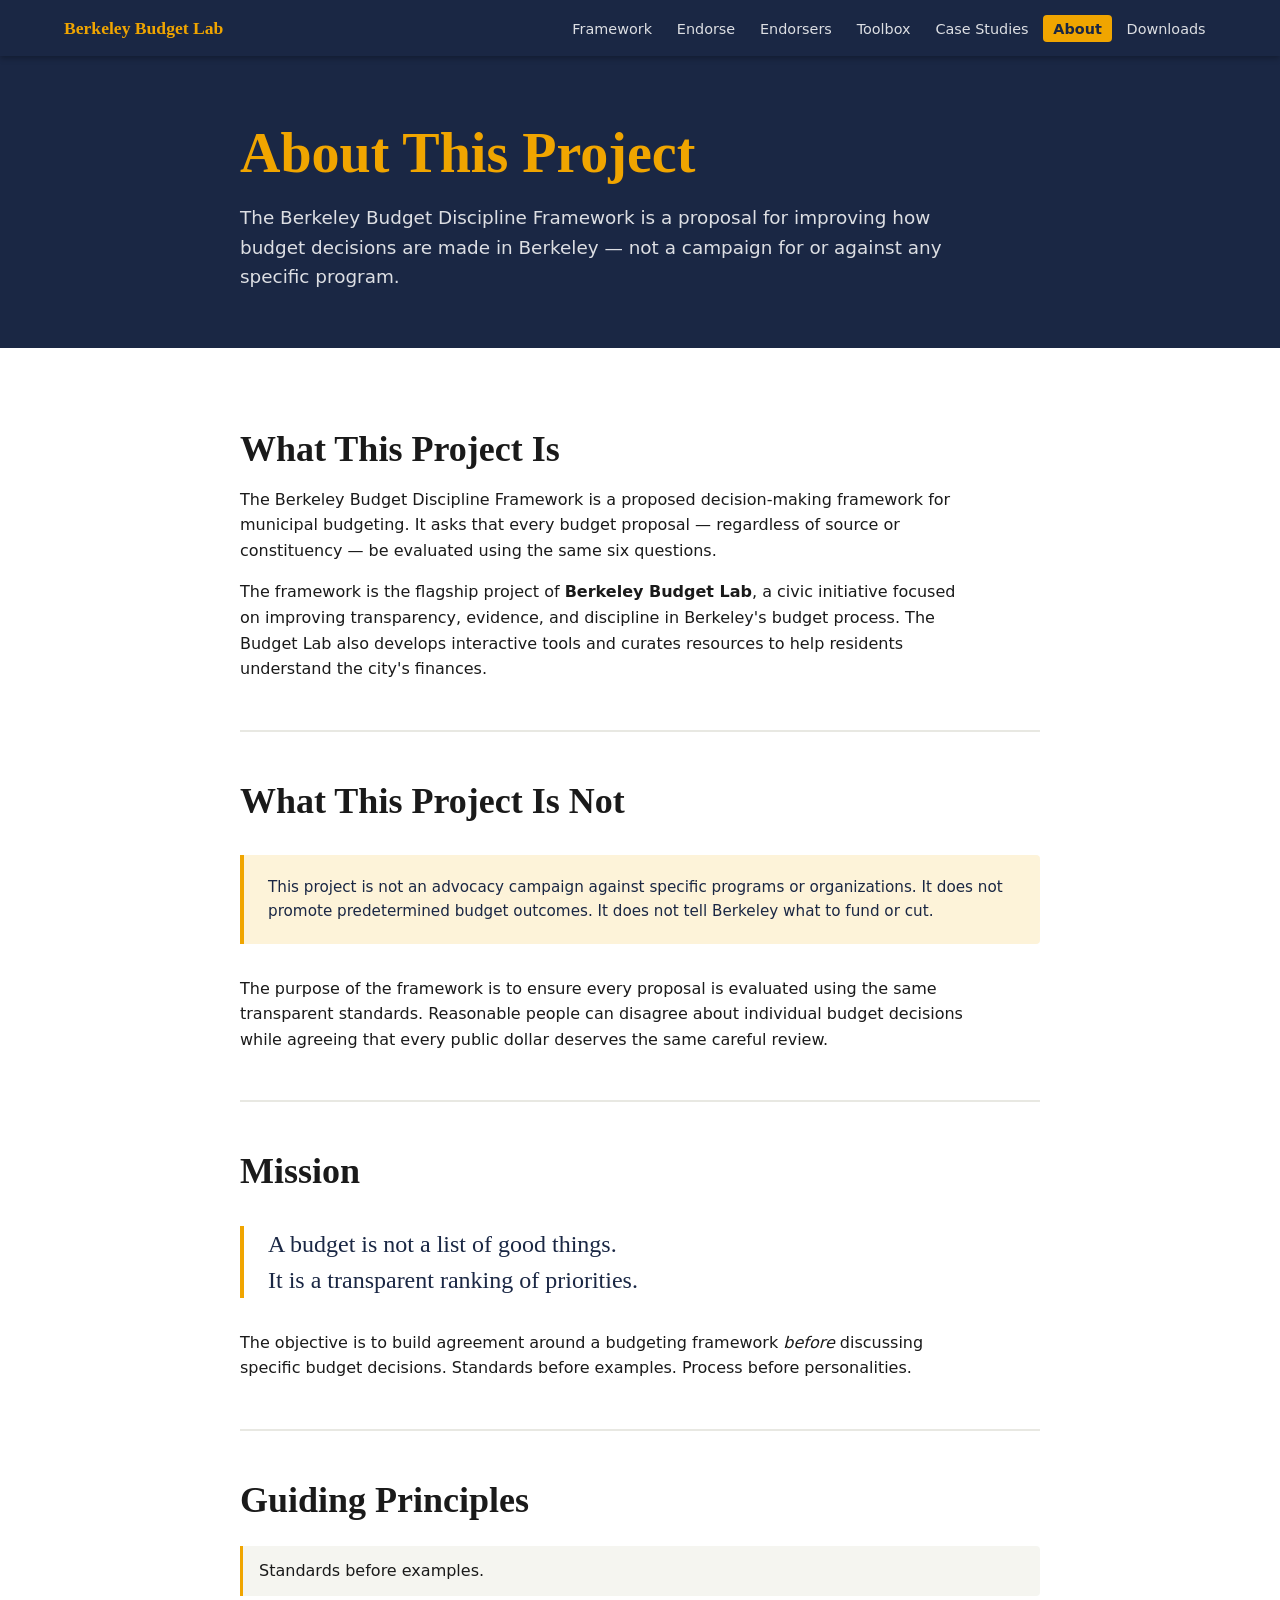
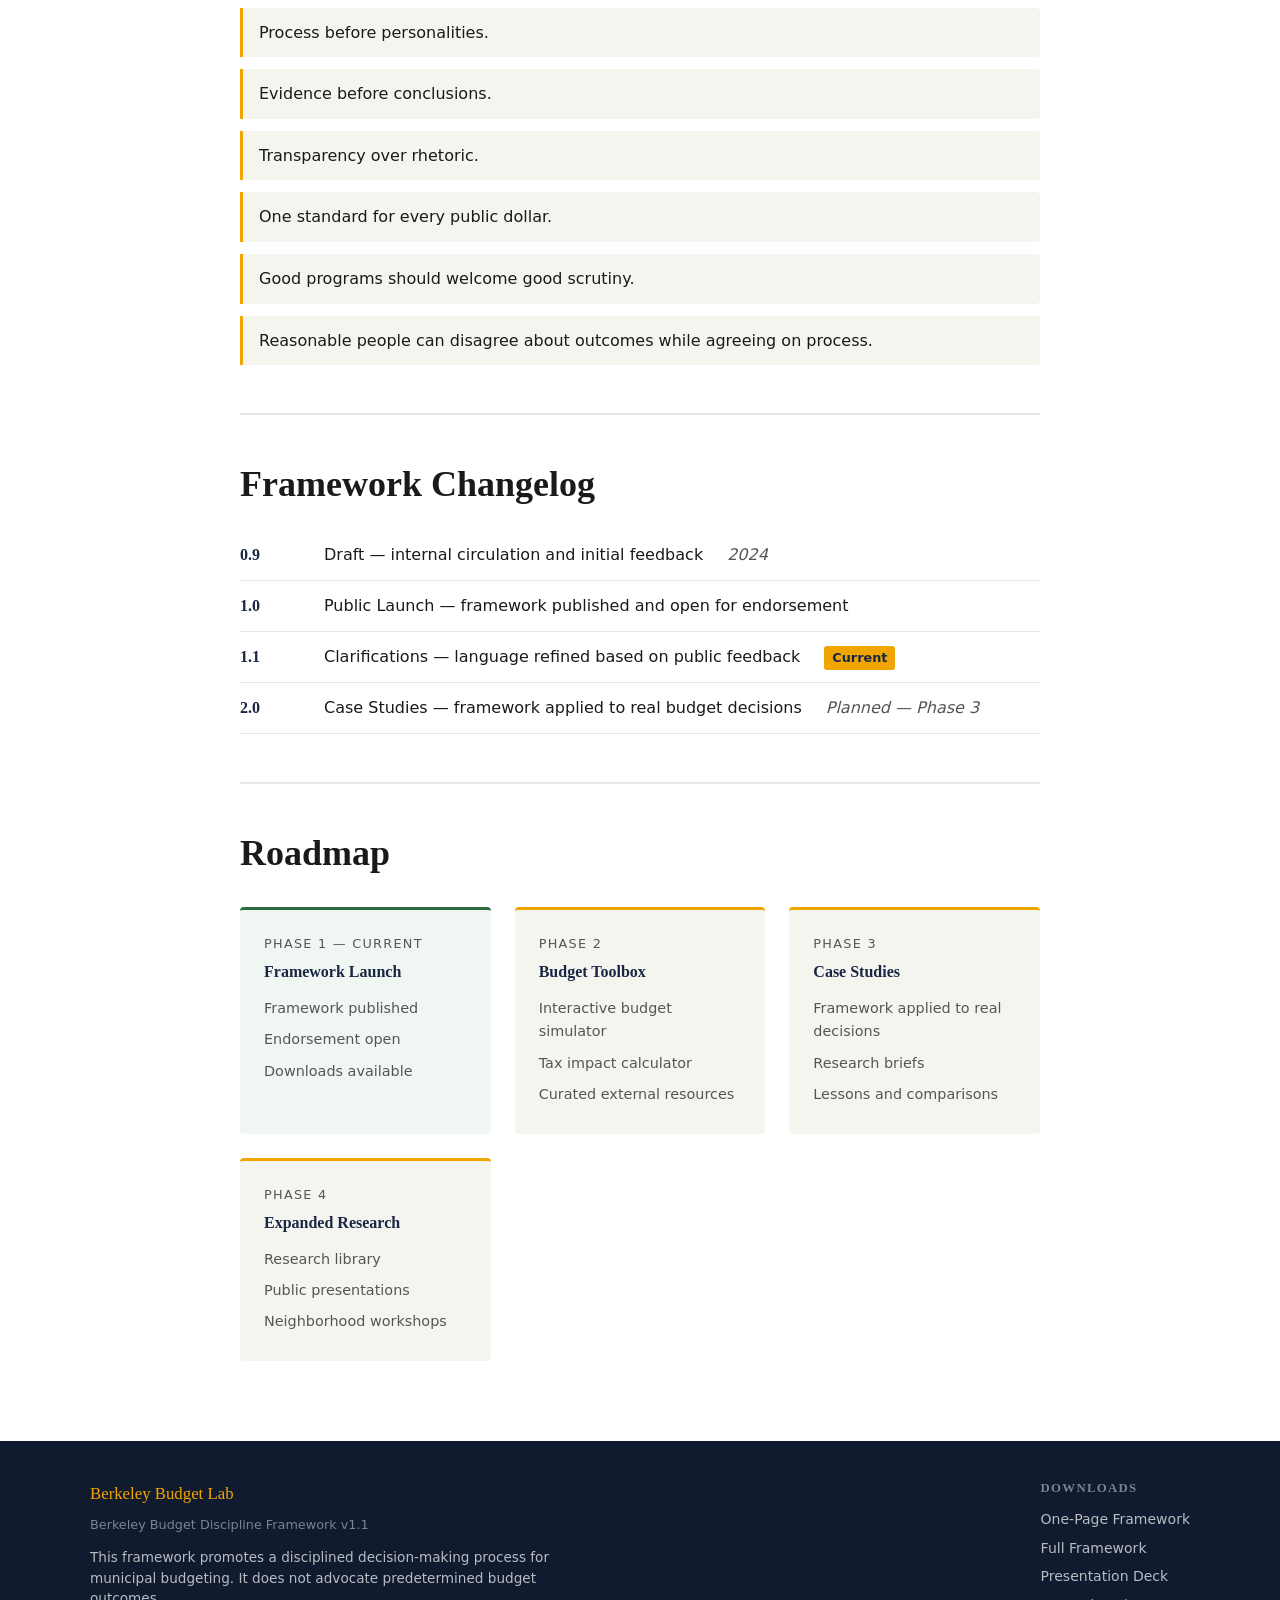
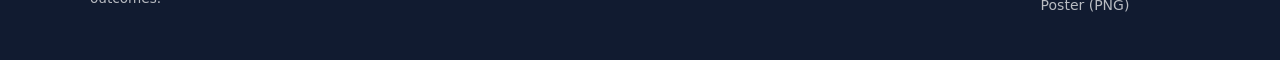
==== about.html @ 76ca8955 "Initial implementation of Berkeley Budget Discipline Framework site Static GitHub Pages site with 7 " ====
<!DOCTYPE html>
<html lang="en">
<head>
  <meta charset="UTF-8">
  <meta name="viewport" content="width=device-width, initial-scale=1.0">
  <title>About — Berkeley Budget Discipline Framework</title>
  <meta name="description" content="About the Berkeley Budget Discipline Framework project — goals, principles, versioning, and roadmap.">
  <link rel="stylesheet" href="assets/css/style.css">
</head>
<body>

<nav class="site-nav" aria-label="Site navigation">
  <div class="nav-inner">
    <a href="index.html" class="nav-brand">Berkeley Budget Lab</a>
    <button class="nav-hamburger" aria-expanded="false" aria-controls="nav-menu" aria-label="Toggle navigation">
      <span></span><span></span><span></span>
    </button>
    <ul class="nav-links" id="nav-menu">
      <li><a href="framework.html">Framework</a></li>
      <li><a href="endorse.html">Endorse</a></li>
      <li><a href="endorsers.html">Endorsers</a></li>
      <li><a href="toolbox.html">Toolbox</a></li>
      <li><a href="case-studies.html">Case Studies</a></li>
      <li><a href="about.html">About</a></li>
      <li><a href="index.html#downloads">Downloads</a></li>
    </ul>
  </div>
</nav>

<main>

  <header style="background:var(--navy);padding:64px 1.5rem 56px;">
    <div style="max-width:800px;margin:0 auto;">
      <h1 style="color:var(--gold);margin-bottom:1rem;">About This Project</h1>
      <p style="color:rgba(255,255,255,0.85);font-size:1.15rem;max-width:60ch;">The Berkeley Budget Discipline Framework is a proposal for improving how budget decisions are made in Berkeley — not a campaign for or against any specific program.</p>
    </div>
  </header>

  <section class="scene bg-white">
    <div style="max-width:800px;margin:0 auto;">

      <div class="fade-in">
        <h2 style="margin-bottom:1rem;">What This Project Is</h2>
        <p>The Berkeley Budget Discipline Framework is a proposed decision-making framework for municipal budgeting. It asks that every budget proposal — regardless of source or constituency — be evaluated using the same six questions.</p>
        <p class="mt-1">The framework is the flagship project of <strong>Berkeley Budget Lab</strong>, a civic initiative focused on improving transparency, evidence, and discipline in Berkeley's budget process. The Budget Lab also develops interactive tools and curates resources to help residents understand the city's finances.</p>
      </div>

      <hr class="section-divider">

      <div class="fade-in">
        <h2 style="margin-bottom:1rem;">What This Project Is Not</h2>
        <div class="disclaimer-box" style="max-width:none;">
          <p>This project is not an advocacy campaign against specific programs or organizations. It does not promote predetermined budget outcomes. It does not tell Berkeley what to fund or cut.</p>
        </div>
        <p class="mt-1">The purpose of the framework is to ensure every proposal is evaluated using the same transparent standards. Reasonable people can disagree about individual budget decisions while agreeing that every public dollar deserves the same careful review.</p>
      </div>

      <hr class="section-divider">

      <div class="fade-in">
        <h2 style="margin-bottom:1rem;">Mission</h2>
        <blockquote>
          A budget is not a list of good things.<br>
          It is a transparent ranking of priorities.
        </blockquote>
        <p>The objective is to build agreement around a budgeting framework <em>before</em> discussing specific budget decisions. Standards before examples. Process before personalities.</p>
      </div>

      <hr class="section-divider">

      <div class="fade-in">
        <h2 style="margin-bottom:1.5rem;">Guiding Principles</h2>
        <ul style="list-style:none;padding:0;display:flex;flex-direction:column;gap:0.75rem;">
          <li style="padding:0.75rem 1rem;background:var(--gray-bg);border-left:3px solid var(--gold);border-radius:0 4px 4px 0;">Standards before examples.</li>
          <li style="padding:0.75rem 1rem;background:var(--gray-bg);border-left:3px solid var(--gold);border-radius:0 4px 4px 0;">Process before personalities.</li>
          <li style="padding:0.75rem 1rem;background:var(--gray-bg);border-left:3px solid var(--gold);border-radius:0 4px 4px 0;">Evidence before conclusions.</li>
          <li style="padding:0.75rem 1rem;background:var(--gray-bg);border-left:3px solid var(--gold);border-radius:0 4px 4px 0;">Transparency over rhetoric.</li>
          <li style="padding:0.75rem 1rem;background:var(--gray-bg);border-left:3px solid var(--gold);border-radius:0 4px 4px 0;">One standard for every public dollar.</li>
          <li style="padding:0.75rem 1rem;background:var(--gray-bg);border-left:3px solid var(--gold);border-radius:0 4px 4px 0;">Good programs should welcome good scrutiny.</li>
          <li style="padding:0.75rem 1rem;background:var(--gray-bg);border-left:3px solid var(--gold);border-radius:0 4px 4px 0;">Reasonable people can disagree about outcomes while agreeing on process.</li>
        </ul>
      </div>

      <hr class="section-divider">

      <div class="fade-in">
        <h2 style="margin-bottom:1.5rem;">Framework Changelog</h2>
        <ul class="changelog">
          <li>
            <span class="version">0.9</span>
            <span>Draft — internal circulation and initial feedback</span>
            <span class="planned">2024</span>
          </li>
          <li>
            <span class="version">1.0</span>
            <span>Public Launch — framework published and open for endorsement</span>
          </li>
          <li>
            <span class="version">1.1</span>
            <span>Clarifications — language refined based on public feedback</span>
            <span style="font-size:0.8rem;background:var(--gold);color:var(--navy);padding:2px 8px;border-radius:3px;font-weight:600;">Current</span>
          </li>
          <li>
            <span class="version">2.0</span>
            <span>Case Studies — framework applied to real budget decisions</span>
            <span class="planned">Planned — Phase 3</span>
          </li>
        </ul>
      </div>

      <hr class="section-divider">

      <div class="fade-in">
        <h2 style="margin-bottom:1.5rem;">Roadmap</h2>
        <div class="roadmap">

          <div class="roadmap-phase active">
            <div class="phase-label">Phase 1 — Current</div>
            <h3>Framework Launch</h3>
            <ul>
              <li>Framework published</li>
              <li>Endorsement open</li>
              <li>Downloads available</li>
            </ul>
          </div>

          <div class="roadmap-phase">
            <div class="phase-label">Phase 2</div>
            <h3>Budget Toolbox</h3>
            <ul>
              <li>Interactive budget simulator</li>
              <li>Tax impact calculator</li>
              <li>Curated external resources</li>
            </ul>
          </div>

          <div class="roadmap-phase">
            <div class="phase-label">Phase 3</div>
            <h3>Case Studies</h3>
            <ul>
              <li>Framework applied to real decisions</li>
              <li>Research briefs</li>
              <li>Lessons and comparisons</li>
            </ul>
          </div>

          <div class="roadmap-phase">
            <div class="phase-label">Phase 4</div>
            <h3>Expanded Research</h3>
            <ul>
              <li>Research library</li>
              <li>Public presentations</li>
              <li>Neighborhood workshops</li>
            </ul>
          </div>

        </div>
      </div>

    </div>
  </section>

</main>

<footer class="site-footer">
  <div class="footer-inner">
    <div>
      <div class="footer-brand">Berkeley Budget Lab</div>
      <div class="footer-version">Berkeley Budget Discipline Framework v1.1</div>
      <p class="footer-disclaimer">This framework promotes a disciplined decision-making process for municipal budgeting. It does not advocate predetermined budget outcomes.</p>
    </div>
    <div class="footer-downloads">
      <h4>Downloads</h4>
      <a href="assets/downloads/bbdf-one-page.pdf" download>One-Page Framework</a>
      <a href="assets/downloads/bbdf-full-framework.pdf" download>Full Framework</a>
      <a href="assets/downloads/bbdf-presentation.pdf" download>Presentation Deck</a>
      <a href="assets/img/poster.png" target="_blank">Poster (PNG)</a>
    </div>
  </div>
</footer>

<script src="assets/js/main.js"></script>
</body>
</html>
---- assets/css/style.css ----
/* Berkeley Budget Discipline Framework — stylesheet */

:root {
  --navy: #1a2744;
  --navy-dark: #111b30;
  --gold: #f0a500;
  --gold-light: #fdf3d9;
  --white: #ffffff;
  --gray-bg: #f5f5f0;
  --gray-mid: #e8e8e2;
  --text: #1a1a1a;
  --text-muted: #555555;
  --green: #2e6b3e;
  --red: #c0392b;
  --radius: 4px;
  --shadow: 0 2px 8px rgba(0,0,0,0.10);
  --shadow-lg: 0 4px 20px rgba(0,0,0,0.14);
  --font-serif: Georgia, 'Times New Roman', serif;
  --font-sans: system-ui, -apple-system, 'Segoe UI', sans-serif;
}

*, *::before, *::after { box-sizing: border-box; margin: 0; padding: 0; }

html { scroll-behavior: smooth; font-size: 16px; }

body {
  font-family: var(--font-sans);
  color: var(--text);
  background: var(--white);
  line-height: 1.6;
}

/* ── TYPOGRAPHY ── */
h1, h2, h3, h4 { font-family: var(--font-serif); line-height: 1.2; }
h1 { font-size: clamp(2rem, 5vw, 3.5rem); }
h2 { font-size: clamp(1.5rem, 3vw, 2.25rem); }
h3 { font-size: clamp(1.1rem, 2vw, 1.5rem); }
p { max-width: 72ch; }

a { color: var(--navy); text-decoration: underline; }
a:hover { color: var(--gold); }
a:focus-visible { outline: 3px solid var(--gold); outline-offset: 2px; }

/* ── NAV ── */
.site-nav {
  background: var(--navy);
  color: var(--white);
  position: sticky;
  top: 0;
  z-index: 100;
  box-shadow: 0 2px 6px rgba(0,0,0,0.3);
}

.nav-inner {
  max-width: 1200px;
  margin: 0 auto;
  padding: 0 1.5rem;
  display: flex;
  align-items: center;
  justify-content: space-between;
  height: 56px;
}

.nav-brand {
  font-family: var(--font-serif);
  font-size: 1.1rem;
  color: var(--gold);
  text-decoration: none;
  font-weight: bold;
  white-space: nowrap;
}
.nav-brand:hover { color: var(--white); }

.nav-links {
  display: flex;
  list-style: none;
  gap: 0.25rem;
  align-items: center;
}
.nav-links a {
  color: rgba(255,255,255,0.85);
  text-decoration: none;
  padding: 0.35rem 0.65rem;
  border-radius: var(--radius);
  font-size: 0.9rem;
  transition: background 0.15s, color 0.15s;
}
.nav-links a:hover { background: rgba(255,255,255,0.12); color: var(--white); }
.nav-links a.active { background: var(--gold); color: var(--navy); font-weight: 600; }

.nav-hamburger {
  display: none;
  background: none;
  border: none;
  cursor: pointer;
  padding: 0.5rem;
  flex-direction: column;
  gap: 5px;
}
.nav-hamburger span {
  display: block;
  width: 24px;
  height: 2px;
  background: var(--white);
  transition: transform 0.2s;
}
.nav-hamburger[aria-expanded="true"] span:nth-child(1) { transform: translateY(7px) rotate(45deg); }
.nav-hamburger[aria-expanded="true"] span:nth-child(2) { opacity: 0; }
.nav-hamburger[aria-expanded="true"] span:nth-child(3) { transform: translateY(-7px) rotate(-45deg); }

@media (max-width: 768px) {
  .nav-hamburger { display: flex; }
  .nav-links {
    display: none;
    flex-direction: column;
    position: absolute;
    top: 56px;
    left: 0;
    right: 0;
    background: var(--navy-dark);
    padding: 1rem;
    gap: 0.25rem;
  }
  .nav-links.open { display: flex; }
  .nav-links a { padding: 0.65rem 1rem; font-size: 1rem; }
}

/* ── SECTIONS ── */
.scene {
  padding: 80px 1.5rem;
}
.scene-narrow {
  max-width: 800px;
  margin: 0 auto;
}
.scene-wide {
  max-width: 1100px;
  margin: 0 auto;
}

.bg-navy   { background: var(--navy); color: var(--white); }
.bg-navy h1, .bg-navy h2, .bg-navy h3 { color: var(--white); }
.bg-navy p { color: rgba(255,255,255,0.85); }
.bg-navy a { color: var(--gold); }

.bg-gray   { background: var(--gray-bg); }
.bg-white  { background: var(--white); }
.bg-gold   { background: var(--gold); color: var(--navy); }
.bg-gold h1, .bg-gold h2 { color: var(--navy); }

/* ── HERO ── */
.hero {
  background: var(--navy);
  color: var(--white);
  padding: 120px 1.5rem 100px;
  text-align: center;
}
.hero h1 {
  color: var(--gold);
  font-size: clamp(2.5rem, 7vw, 5rem);
  line-height: 1.1;
  max-width: 14ch;
  margin: 0 auto 1.25rem;
}
.hero .subtitle {
  font-size: clamp(1.05rem, 2vw, 1.35rem);
  color: rgba(255,255,255,0.85);
  max-width: 50ch;
  margin: 0 auto 2.5rem;
}
.hero-buttons { display: flex; gap: 1rem; justify-content: center; flex-wrap: wrap; }

/* ── BUTTONS ── */
.btn {
  display: inline-block;
  padding: 0.75rem 1.75rem;
  border-radius: var(--radius);
  font-family: var(--font-sans);
  font-size: 1rem;
  font-weight: 600;
  text-decoration: none;
  cursor: pointer;
  border: 2px solid transparent;
  transition: background 0.15s, color 0.15s, border-color 0.15s;
  line-height: 1;
}
.btn-primary { background: var(--gold); color: var(--navy); }
.btn-primary:hover { background: #d99400; color: var(--navy); }
.btn-secondary { background: var(--white); color: var(--navy); }
.btn-secondary:hover { background: var(--gray-bg); }
.btn-outline { background: transparent; border-color: var(--white); color: var(--white); }
.btn-outline:hover { background: rgba(255,255,255,0.1); }
.btn-navy { background: var(--navy); color: var(--white); }
.btn-navy:hover { background: var(--navy-dark); color: var(--white); }

/* ── CARDS ── */
.card-grid {
  display: grid;
  gap: 1.5rem;
  grid-template-columns: repeat(auto-fit, minmax(240px, 1fr));
  margin-top: 2.5rem;
}
.card-grid-3 { grid-template-columns: repeat(auto-fit, minmax(260px, 1fr)); }
.card-grid-2 { grid-template-columns: repeat(auto-fit, minmax(300px, 1fr)); }

.card {
  background: var(--white);
  border-radius: var(--radius);
  padding: 1.75rem;
  box-shadow: var(--shadow);
  border-top: 3px solid var(--gold);
}
.card-number {
  font-size: 2.5rem;
  font-family: var(--font-serif);
  color: var(--gold);
  line-height: 1;
  margin-bottom: 0.5rem;
}
.card h3 { margin-bottom: 0.5rem; font-size: 1rem; text-transform: uppercase; letter-spacing: 0.05em; color: var(--navy); }
.card p { font-size: 0.95rem; color: var(--text-muted); }
.card .example {
  margin-top: 1rem;
  font-size: 0.875rem;
  color: var(--navy);
  background: var(--gold-light);
  padding: 0.5rem 0.75rem;
  border-radius: var(--radius);
  font-style: italic;
}

.stat-card {
  background: var(--white);
  border-radius: var(--radius);
  padding: 1.5rem;
  box-shadow: var(--shadow);
  display: flex;
  align-items: flex-start;
  gap: 1rem;
}
.stat-icon { font-size: 1.75rem; flex-shrink: 0; margin-top: 0.15rem; }
.stat-card h3 { font-size: 1rem; margin-bottom: 0.25rem; color: var(--navy); }
.stat-card p { font-size: 0.9rem; color: var(--text-muted); }

.failure-grid {
  display: grid;
  grid-template-columns: repeat(auto-fit, minmax(220px, 1fr));
  gap: 1.5rem;
  margin-top: 2.5rem;
}
.failure-item {
  text-align: left;
  padding: 1.75rem;
  background: #2a0a0a;
  border: 1px solid rgba(192,57,43,0.5);
  border-top: 3px solid var(--red);
  border-radius: var(--radius);
}
.failure-x {
  display: inline-block;
  width: 2rem;
  height: 2rem;
  background: var(--red);
  color: var(--white);
  border-radius: 50%;
  text-align: center;
  line-height: 2rem;
  font-size: 0.9rem;
  font-weight: bold;
  margin-bottom: 0.75rem;
}
.failure-item h3 { color: #f5a9a9; font-size: 1rem; margin-bottom: 0.5rem; }
.failure-item p { color: rgba(255,200,200,0.7); font-size: 0.9rem; max-width: none; }

/* ── BADGES ── */
.badge {
  display: inline-block;
  background: var(--gold);
  color: var(--navy);
  font-family: var(--font-serif);
  font-size: 1.1rem;
  font-weight: bold;
  padding: 0.5rem 1.25rem;
  border-radius: var(--radius);
  margin-bottom: 1.5rem;
}

/* ── QUOTE ── */
.pull-quote {
  font-family: var(--font-serif);
  font-size: clamp(1.75rem, 4vw, 2.75rem);
  line-height: 1.2;
  color: var(--navy);
  max-width: 20ch;
  margin: 0 auto 1.25rem;
  text-align: center;
}
.pull-quote-sub {
  font-size: 1.1rem;
  color: var(--text-muted);
  text-align: center;
  max-width: 60ch;
  margin: 0 auto;
}

blockquote {
  font-family: var(--font-serif);
  font-size: clamp(1.1rem, 2.5vw, 1.5rem);
  line-height: 1.5;
  color: var(--navy);
  border-left: 4px solid var(--gold);
  padding-left: 1.5rem;
  margin: 2rem 0;
  max-width: 70ch;
}
blockquote cite {
  display: block;
  font-size: 0.9rem;
  font-style: normal;
  color: var(--text-muted);
  margin-top: 0.75rem;
  font-family: var(--font-sans);
}

/* ── DISCLAIMER BOX ── */
.disclaimer-box {
  background: var(--gold-light);
  border-left: 4px solid var(--gold);
  padding: 1.25rem 1.5rem;
  border-radius: 0 var(--radius) var(--radius) 0;
  margin: 2rem 0;
  max-width: 70ch;
}
.disclaimer-box p { color: var(--navy); font-size: 0.95rem; max-width: none; }

/* ── SUNSET FLOW ── */
.flow-diagram {
  display: flex;
  align-items: center;
  justify-content: center;
  flex-wrap: wrap;
  gap: 0;
  margin: 2.5rem 0;
}
.flow-step {
  background: rgba(255,255,255,0.15);
  border: 2px solid rgba(255,255,255,0.4);
  border-radius: var(--radius);
  padding: 1rem 1.5rem;
  text-align: center;
  min-width: 120px;
  color: var(--white);
}
.flow-step strong { display: block; font-size: 1.05rem; }
.flow-step small { font-size: 0.8rem; opacity: 0.75; }
.flow-arrow {
  color: var(--gold);
  font-size: 1.75rem;
  padding: 0 0.25rem;
  flex-shrink: 0;
}
.flow-end {
  display: flex;
  gap: 0.75rem;
  flex-wrap: wrap;
}
.flow-end .flow-step { background: rgba(240,165,0,0.2); border-color: var(--gold); }

/* ── BEFORE / AFTER ── */
.before-after {
  display: grid;
  grid-template-columns: 1fr 1fr;
  gap: 2rem;
  margin-top: 2.5rem;
  max-width: 800px;
  margin-left: auto;
  margin-right: auto;
}
@media (max-width: 600px) { .before-after { grid-template-columns: 1fr; } }

.before-col, .after-col {
  padding: 2rem;
  border-radius: var(--radius);
}
.before-col {
  background: var(--white);
  border-top: 3px solid var(--red);
}
.after-col {
  background: var(--white);
  border-top: 3px solid var(--green);
}
.before-col h3 { color: var(--red); margin-bottom: 1rem; }
.after-col h3 { color: var(--green); margin-bottom: 1rem; }
.before-col ul, .after-col ul { list-style: none; padding: 0; }
.before-col li, .after-col li {
  padding: 0.5rem 0;
  border-bottom: 1px solid var(--gray-mid);
  font-size: 1rem;
}
.before-col li::before { content: "✕  "; color: var(--red); }
.after-col li::before { content: "✓  "; color: var(--green); }

/* ── TOOLBOX CARDS ── */
.tool-card {
  background: var(--white);
  border-radius: var(--radius);
  padding: 1.75rem;
  box-shadow: var(--shadow);
  border-left: 4px solid var(--navy);
}
.tool-card h3 { color: var(--navy); margin-bottom: 0.5rem; }
.tool-card .tool-purpose {
  font-size: 0.875rem;
  color: var(--text-muted);
  text-transform: uppercase;
  letter-spacing: 0.05em;
  margin-bottom: 0.5rem;
}
.tool-card p { font-size: 0.95rem; }
.tool-card a.btn { margin-top: 1rem; }

.section-label {
  font-size: 0.8rem;
  text-transform: uppercase;
  letter-spacing: 0.1em;
  color: var(--text-muted);
  margin-bottom: 0.5rem;
  font-weight: 600;
}
.section-divider {
  border: none;
  border-top: 2px solid var(--gray-mid);
  margin: 3rem 0;
}

/* ── FRAMEWORK PAGE ── */
.framework-test {
  padding: 3rem 0;
  border-bottom: 1px solid var(--gray-mid);
}
.framework-test:last-of-type { border-bottom: none; }
.test-number {
  display: inline-block;
  font-size: 3rem;
  font-family: var(--font-serif);
  color: var(--gold);
  line-height: 1;
  margin-bottom: 0.5rem;
}
.framework-test h2 { color: var(--navy); margin-bottom: 1rem; font-size: 1.6rem; }
.framework-test .why {
  font-size: 1.05rem;
  color: var(--text);
  margin-bottom: 1rem;
  max-width: 65ch;
}

/* ── ENDORSERS ── */
.endorser-list {
  list-style: none;
  padding: 0;
  margin-top: 2rem;
  columns: 2;
  column-gap: 2rem;
}
.endorser-list li {
  padding: 0.35rem 0;
  border-bottom: 1px solid var(--gray-mid);
  font-size: 0.95rem;
  break-inside: avoid;
}
@media (max-width: 600px) { .endorser-list { columns: 1; } }

/* ── COMING SOON ── */
.coming-soon {
  text-align: center;
  padding: 6rem 2rem;
}
.coming-soon .cs-label {
  display: inline-block;
  background: var(--navy);
  color: var(--gold);
  font-size: 0.85rem;
  text-transform: uppercase;
  letter-spacing: 0.15em;
  padding: 0.4rem 1rem;
  border-radius: var(--radius);
  margin-bottom: 1.5rem;
}
.coming-soon h1 { color: var(--navy); margin-bottom: 1rem; }
.coming-soon p { color: var(--text-muted); max-width: 55ch; margin: 0 auto 1rem; }

/* ── CHANGELOG ── */
.changelog {
  list-style: none;
  padding: 0;
  margin-top: 1.5rem;
}
.changelog li {
  display: flex;
  gap: 1.5rem;
  padding: 0.75rem 0;
  border-bottom: 1px solid var(--gray-mid);
  align-items: baseline;
}
.changelog .version {
  font-family: var(--font-serif);
  font-weight: bold;
  color: var(--navy);
  min-width: 60px;
  flex-shrink: 0;
}
.changelog .planned { color: var(--text-muted); font-style: italic; }

/* ── ROADMAP ── */
.roadmap {
  display: grid;
  grid-template-columns: repeat(auto-fit, minmax(200px, 1fr));
  gap: 1.5rem;
  margin-top: 2rem;
}
.roadmap-phase {
  padding: 1.5rem;
  border-radius: var(--radius);
  background: var(--gray-bg);
  border-top: 3px solid var(--gold);
}
.roadmap-phase.active { border-top-color: var(--green); background: #f0f7f2; }
.phase-label { font-size: 0.8rem; text-transform: uppercase; letter-spacing: 0.1em; color: var(--text-muted); margin-bottom: 0.5rem; }
.roadmap-phase h3 { font-size: 1rem; color: var(--navy); margin-bottom: 0.75rem; }
.roadmap-phase ul { list-style: none; padding: 0; }
.roadmap-phase li { font-size: 0.9rem; color: var(--text-muted); padding: 0.25rem 0; }

/* ── FORM PLACEHOLDER ── */
.form-placeholder {
  background: var(--gray-bg);
  border: 2px dashed var(--gray-mid);
  border-radius: var(--radius);
  padding: 3rem 2rem;
  text-align: center;
  color: var(--text-muted);
  margin: 2rem 0;
}
.form-placeholder p { margin: 0; font-size: 1rem; }

/* ── TEXT UTILITIES ── */
.text-center { text-align: center; }
.text-gold { color: var(--gold); }
.text-navy { color: var(--navy); }
.text-muted { color: var(--text-muted); }
.mt-1 { margin-top: 1rem; }
.mt-2 { margin-top: 2rem; }
.mt-3 { margin-top: 3rem; }
.mb-1 { margin-bottom: 1rem; }
.mb-2 { margin-bottom: 2rem; }

/* ── FADE-IN ANIMATION ── */
@media (prefers-reduced-motion: no-preference) {
  .fade-in {
    opacity: 0;
    transform: translateY(24px);
    transition: opacity 0.5s ease, transform 0.5s ease;
  }
  .fade-in.visible {
    opacity: 1;
    transform: none;
  }
}

/* ── FOOTER ── */
.site-footer {
  background: var(--navy-dark);
  color: rgba(255,255,255,0.7);
  padding: 2.5rem 1.5rem;
}
.footer-inner {
  max-width: 1100px;
  margin: 0 auto;
  display: grid;
  grid-template-columns: 1fr auto;
  gap: 2rem;
  align-items: start;
}
@media (max-width: 640px) { .footer-inner { grid-template-columns: 1fr; } }

.footer-brand {
  font-family: var(--font-serif);
  color: var(--gold);
  font-size: 1.05rem;
  margin-bottom: 0.4rem;
}
.footer-version {
  font-size: 0.8rem;
  color: rgba(255,255,255,0.45);
  margin-bottom: 0.75rem;
}
.footer-disclaimer {
  font-size: 0.85rem;
  line-height: 1.5;
  max-width: 55ch;
}
.footer-downloads h4 {
  font-size: 0.8rem;
  text-transform: uppercase;
  letter-spacing: 0.1em;
  color: rgba(255,255,255,0.45);
  margin-bottom: 0.5rem;
}
.footer-downloads a {
  display: block;
  font-size: 0.875rem;
  color: rgba(255,255,255,0.7);
  text-decoration: none;
  padding: 0.2rem 0;
}
.footer-downloads a:hover { color: var(--gold); }

/* ── PRINT ── */
@media print {
  .site-nav, .site-footer, .hero-buttons, .btn { display: none !important; }
  .scene { padding: 2rem 0; }
  a[href]::after { content: " (" attr(href) ")"; font-size: 0.8em; color: #666; }
}
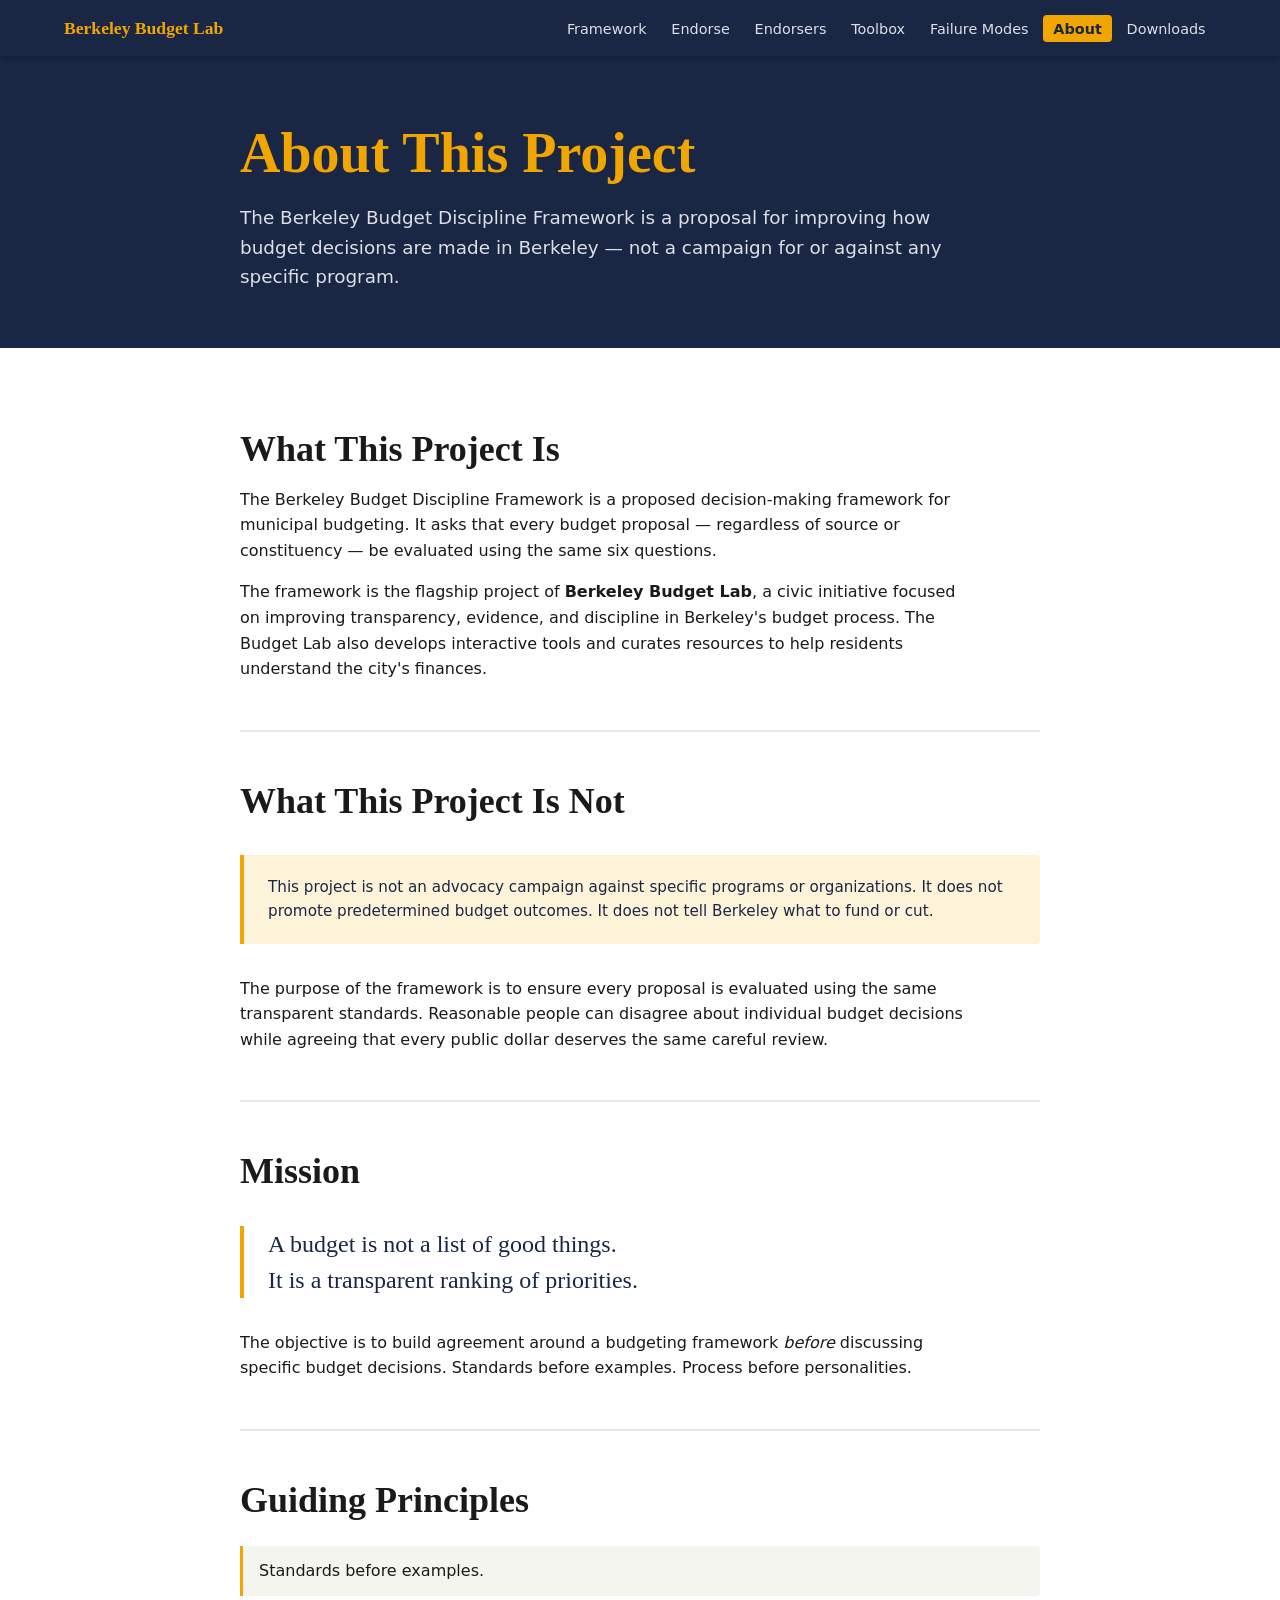
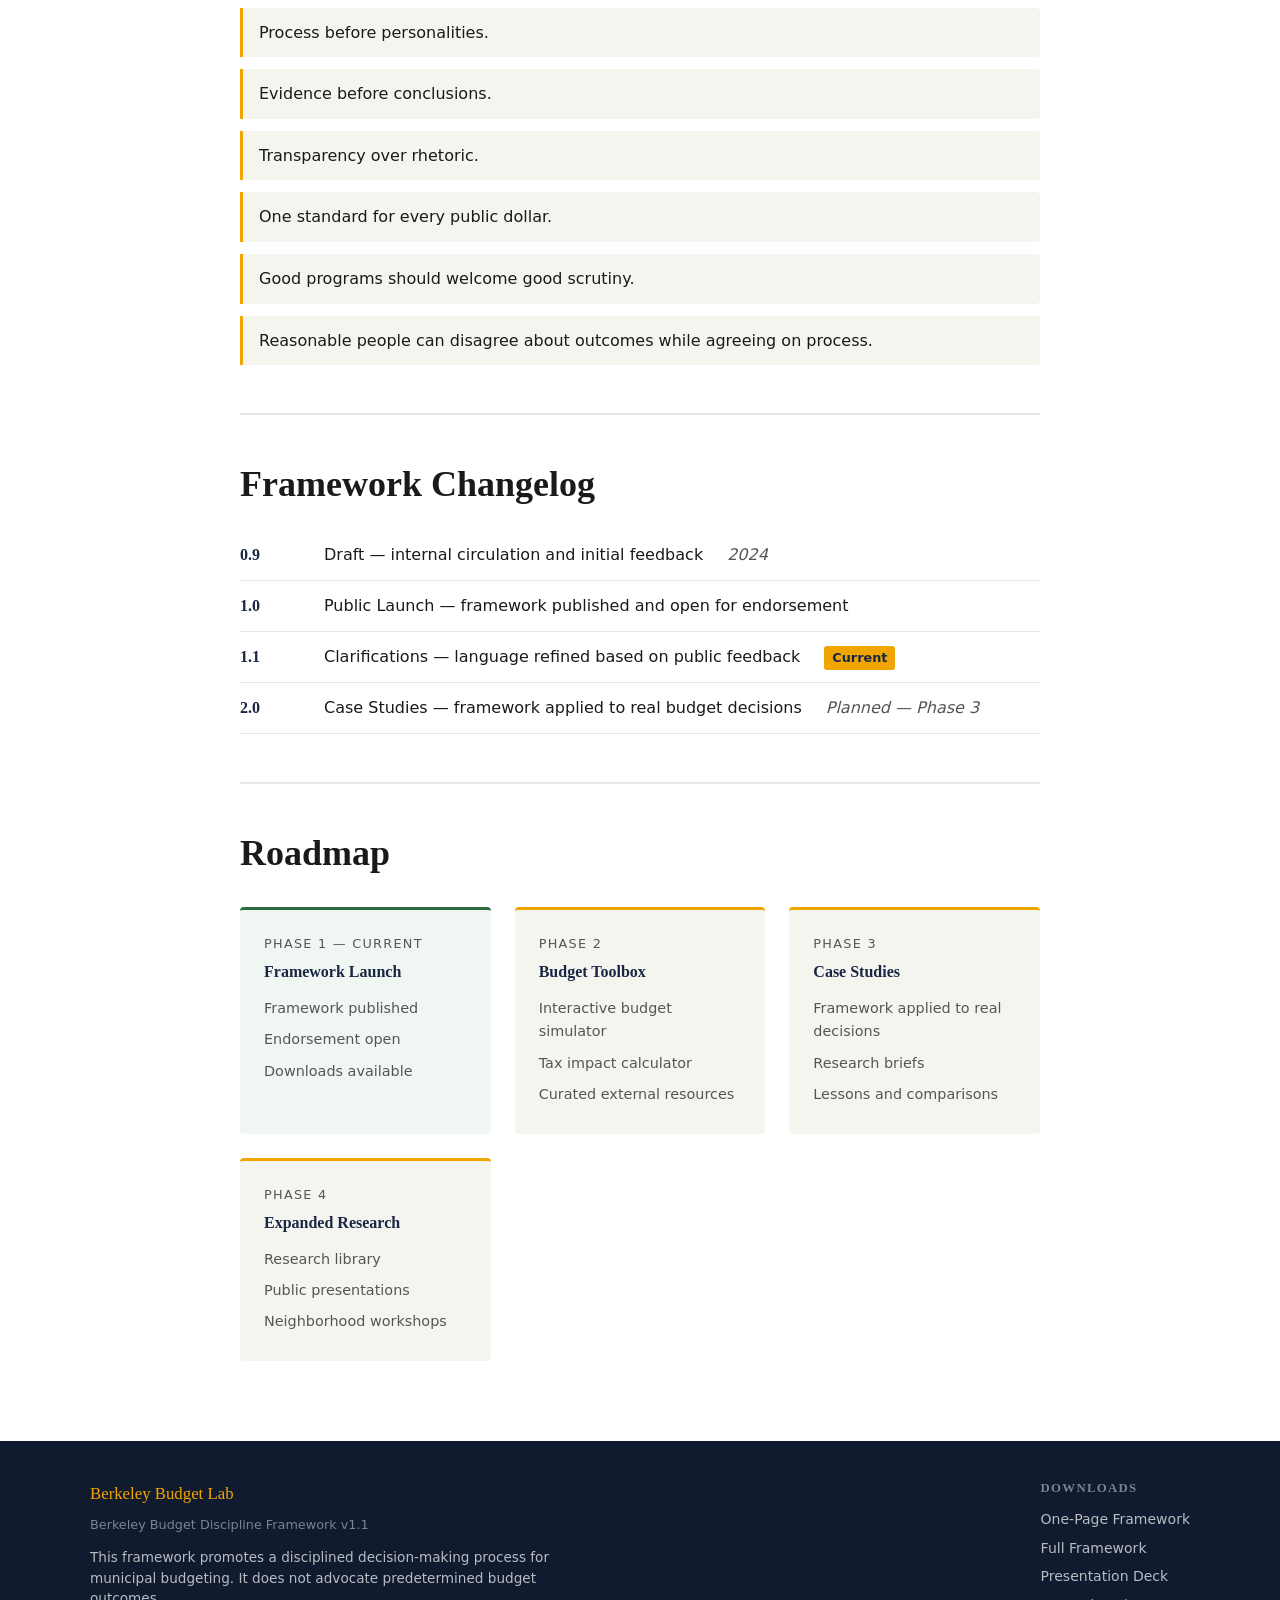
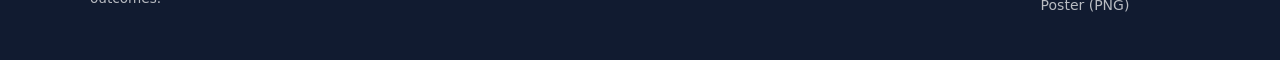
==== commit dae63d19: "Replace Case Studies with Budget Failure Modes accordion Six generalized failure mode scenarios repl" ====
--- a/about.html
+++ b/about.html
@@ -20,7 +20,7 @@
       <li><a href="endorse.html">Endorse</a></li>
       <li><a href="endorsers.html">Endorsers</a></li>
       <li><a href="toolbox.html">Toolbox</a></li>
-      <li><a href="case-studies.html">Case Studies</a></li>
+      <li><a href="case-studies.html">Failure Modes</a></li>
       <li><a href="about.html">About</a></li>
       <li><a href="index.html#downloads">Downloads</a></li>
     </ul>
--- a/assets/css/style.css
+++ b/assets/css/style.css
@@ -366,6 +366,115 @@
 }
 .flow-end .flow-step { background: rgba(240,165,0,0.2); border-color: var(--gold); }
 
+/* ── ACCORDION ── */
+.accordion {
+  border: 1px solid var(--gray-mid);
+  border-radius: var(--radius);
+  overflow: hidden;
+  margin-top: 2rem;
+}
+.accordion-item {
+  border-bottom: 1px solid var(--gray-mid);
+}
+.accordion-item:last-child { border-bottom: none; }
+
+.accordion-trigger {
+  width: 100%;
+  background: var(--white);
+  border: none;
+  padding: 1.25rem 1.5rem;
+  text-align: left;
+  cursor: pointer;
+  display: grid;
+  grid-template-columns: 1fr auto auto;
+  gap: 1rem;
+  align-items: center;
+  transition: background 0.15s;
+}
+.accordion-trigger:hover { background: var(--gray-bg); }
+.accordion-trigger[aria-expanded="true"] { background: var(--gold-light); }
+
+.accordion-title {
+  font-family: var(--font-serif);
+  font-size: 1.05rem;
+  color: var(--navy);
+  font-weight: normal;
+}
+.accordion-trigger[aria-expanded="true"] .accordion-title { font-weight: bold; }
+
+.accordion-tag {
+  font-size: 0.75rem;
+  text-transform: uppercase;
+  letter-spacing: 0.07em;
+  color: var(--text-muted);
+  white-space: nowrap;
+  background: var(--gray-bg);
+  padding: 0.25rem 0.6rem;
+  border-radius: var(--radius);
+}
+.accordion-trigger[aria-expanded="true"] .accordion-tag {
+  background: var(--gold);
+  color: var(--navy);
+}
+
+.accordion-chevron {
+  color: var(--text-muted);
+  font-size: 0.9rem;
+  transition: transform 0.2s;
+  flex-shrink: 0;
+}
+.accordion-trigger[aria-expanded="true"] .accordion-chevron {
+  transform: rotate(180deg);
+  color: var(--navy);
+}
+
+.accordion-body {
+  display: none;
+  padding: 0 1.5rem 1.75rem;
+  background: var(--gold-light);
+}
+.accordion-body.open { display: block; }
+
+.accordion-body .scenario {
+  color: var(--text);
+  font-size: 0.975rem;
+  line-height: 1.7;
+  max-width: 68ch;
+  margin-bottom: 1.25rem;
+}
+.accordion-body .fq-list {
+  list-style: none;
+  padding: 0;
+  display: flex;
+  flex-wrap: wrap;
+  gap: 0.5rem;
+  margin-bottom: 1.25rem;
+}
+.accordion-body .fq-list li {
+  font-size: 0.8rem;
+  background: rgba(26,39,68,0.08);
+  color: var(--navy);
+  padding: 0.3rem 0.75rem;
+  border-radius: 20px;
+  border: 1px solid rgba(26,39,68,0.15);
+}
+.accordion-body .takeaway {
+  border-left: 3px solid var(--navy);
+  padding-left: 1rem;
+  font-family: var(--font-serif);
+  font-size: 1rem;
+  color: var(--navy);
+  font-style: italic;
+}
+.accordion-section-label {
+  font-size: 0.75rem;
+  text-transform: uppercase;
+  letter-spacing: 0.08em;
+  color: var(--text-muted);
+  margin-bottom: 0.4rem;
+  font-weight: 600;
+}
+
 /* ── BEFORE / AFTER ── */
 .before-after {
   display: grid;
@@ -545,6 +654,7 @@
 .form-placeholder p { margin: 0; font-size: 1rem; }
 
 /* ── TEXT UTILITIES ── */
+.sr-only { position:absolute; width:1px; height:1px; padding:0; margin:-1px; overflow:hidden; clip:rect(0,0,0,0); white-space:nowrap; border:0; }
 .text-center { text-align: center; }
 .text-gold { color: var(--gold); }
 .text-navy { color: var(--navy); }
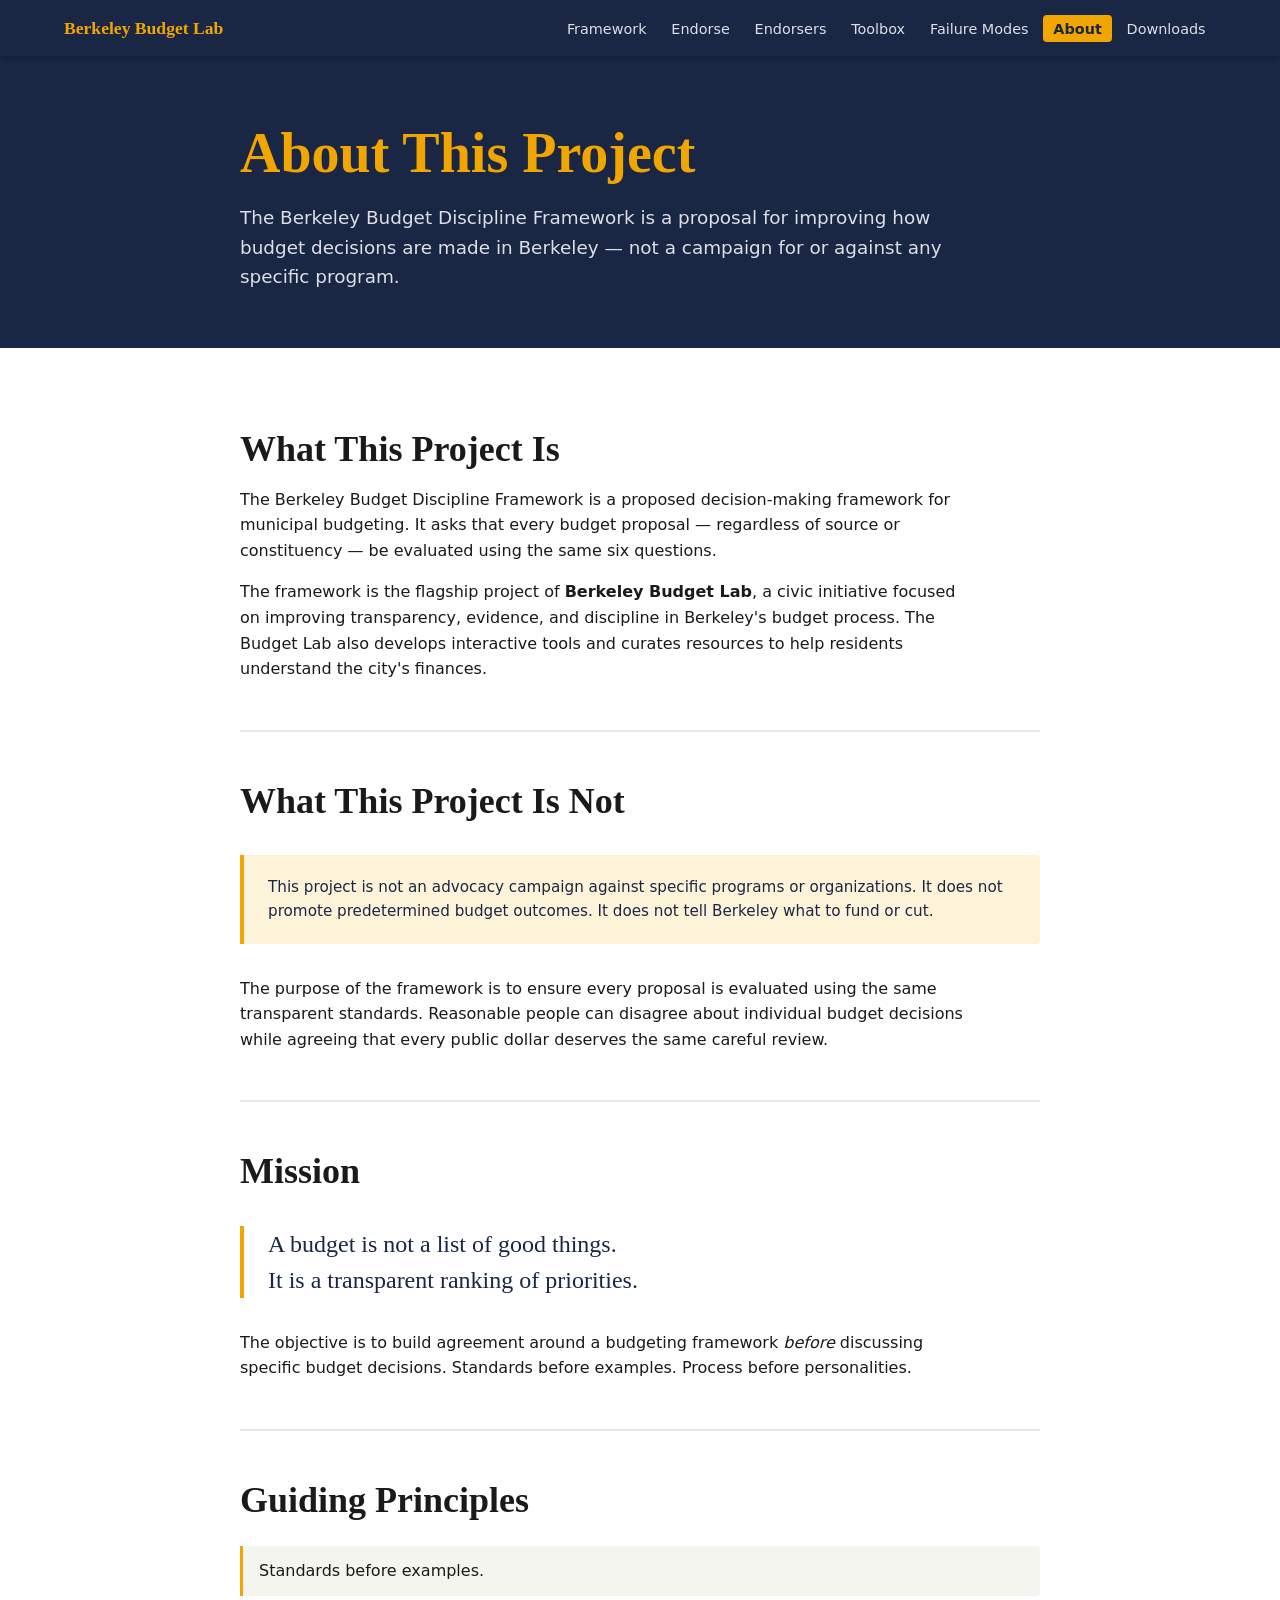
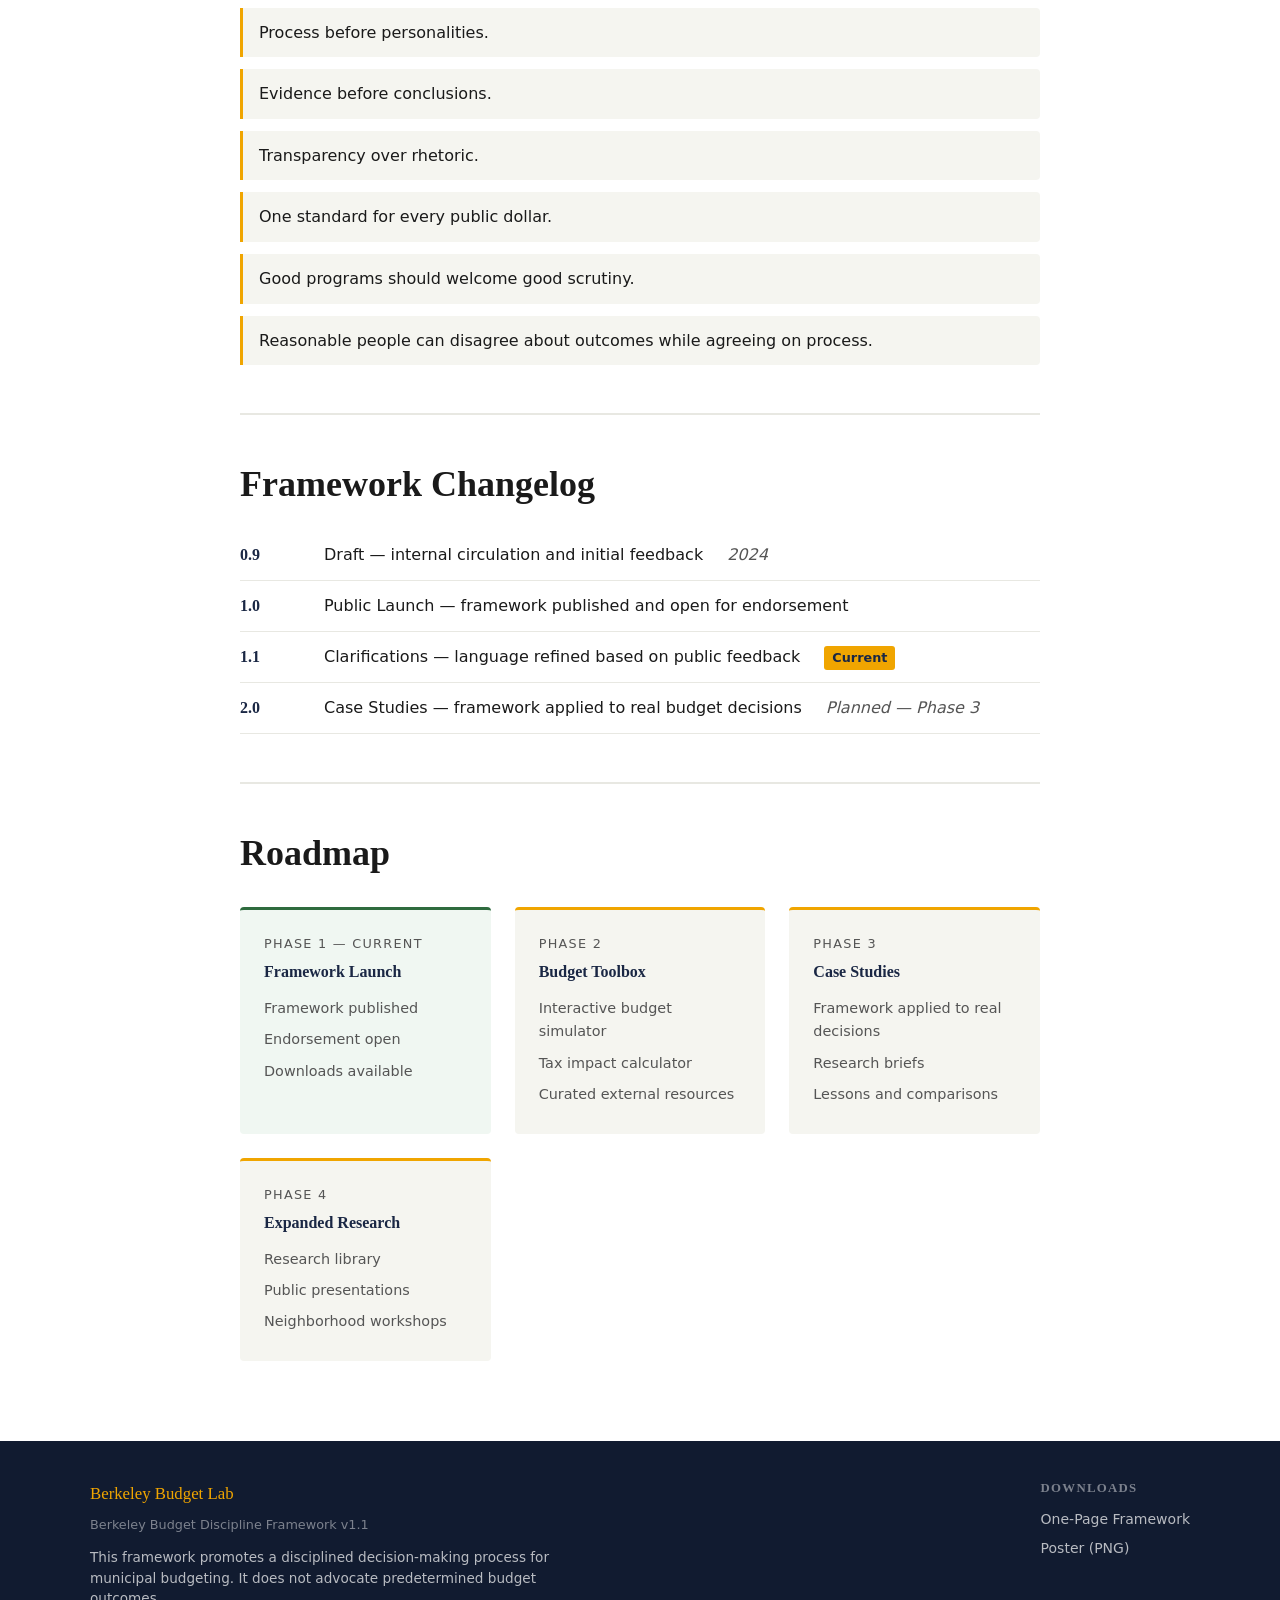
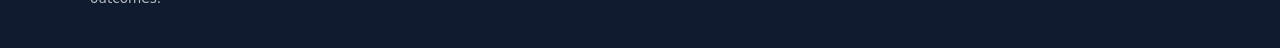
==== commit a3d4e97a: "Remove placeholder PDF download links Full framework and presentation deck links removed from all pa" ====
--- a/about.html
+++ b/about.html
@@ -172,8 +172,6 @@
     <div class="footer-downloads">
       <h4>Downloads</h4>
       <a href="assets/downloads/bbdf-one-page.pdf" download>One-Page Framework</a>
-      <a href="assets/downloads/bbdf-full-framework.pdf" download>Full Framework</a>
-      <a href="assets/downloads/bbdf-presentation.pdf" download>Presentation Deck</a>
       <a href="assets/img/poster.png" target="_blank">Poster (PNG)</a>
     </div>
   </div>
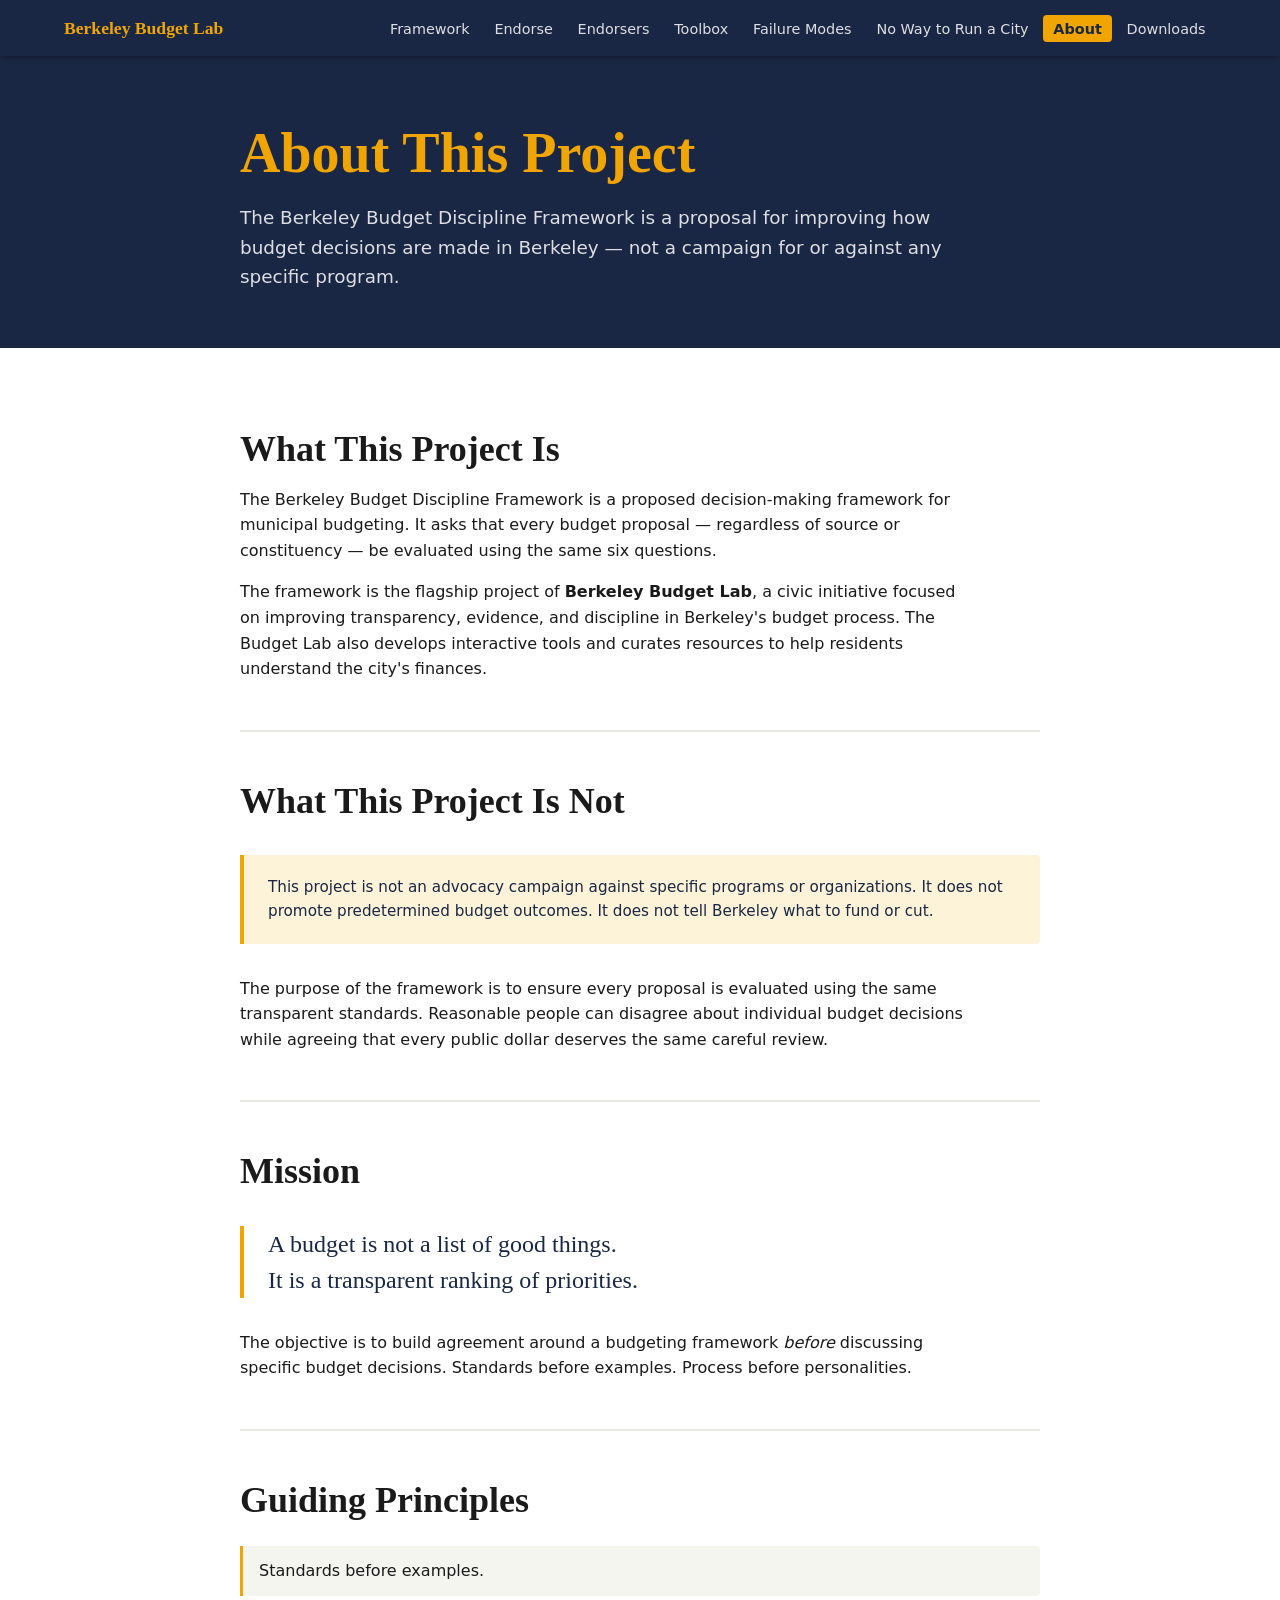
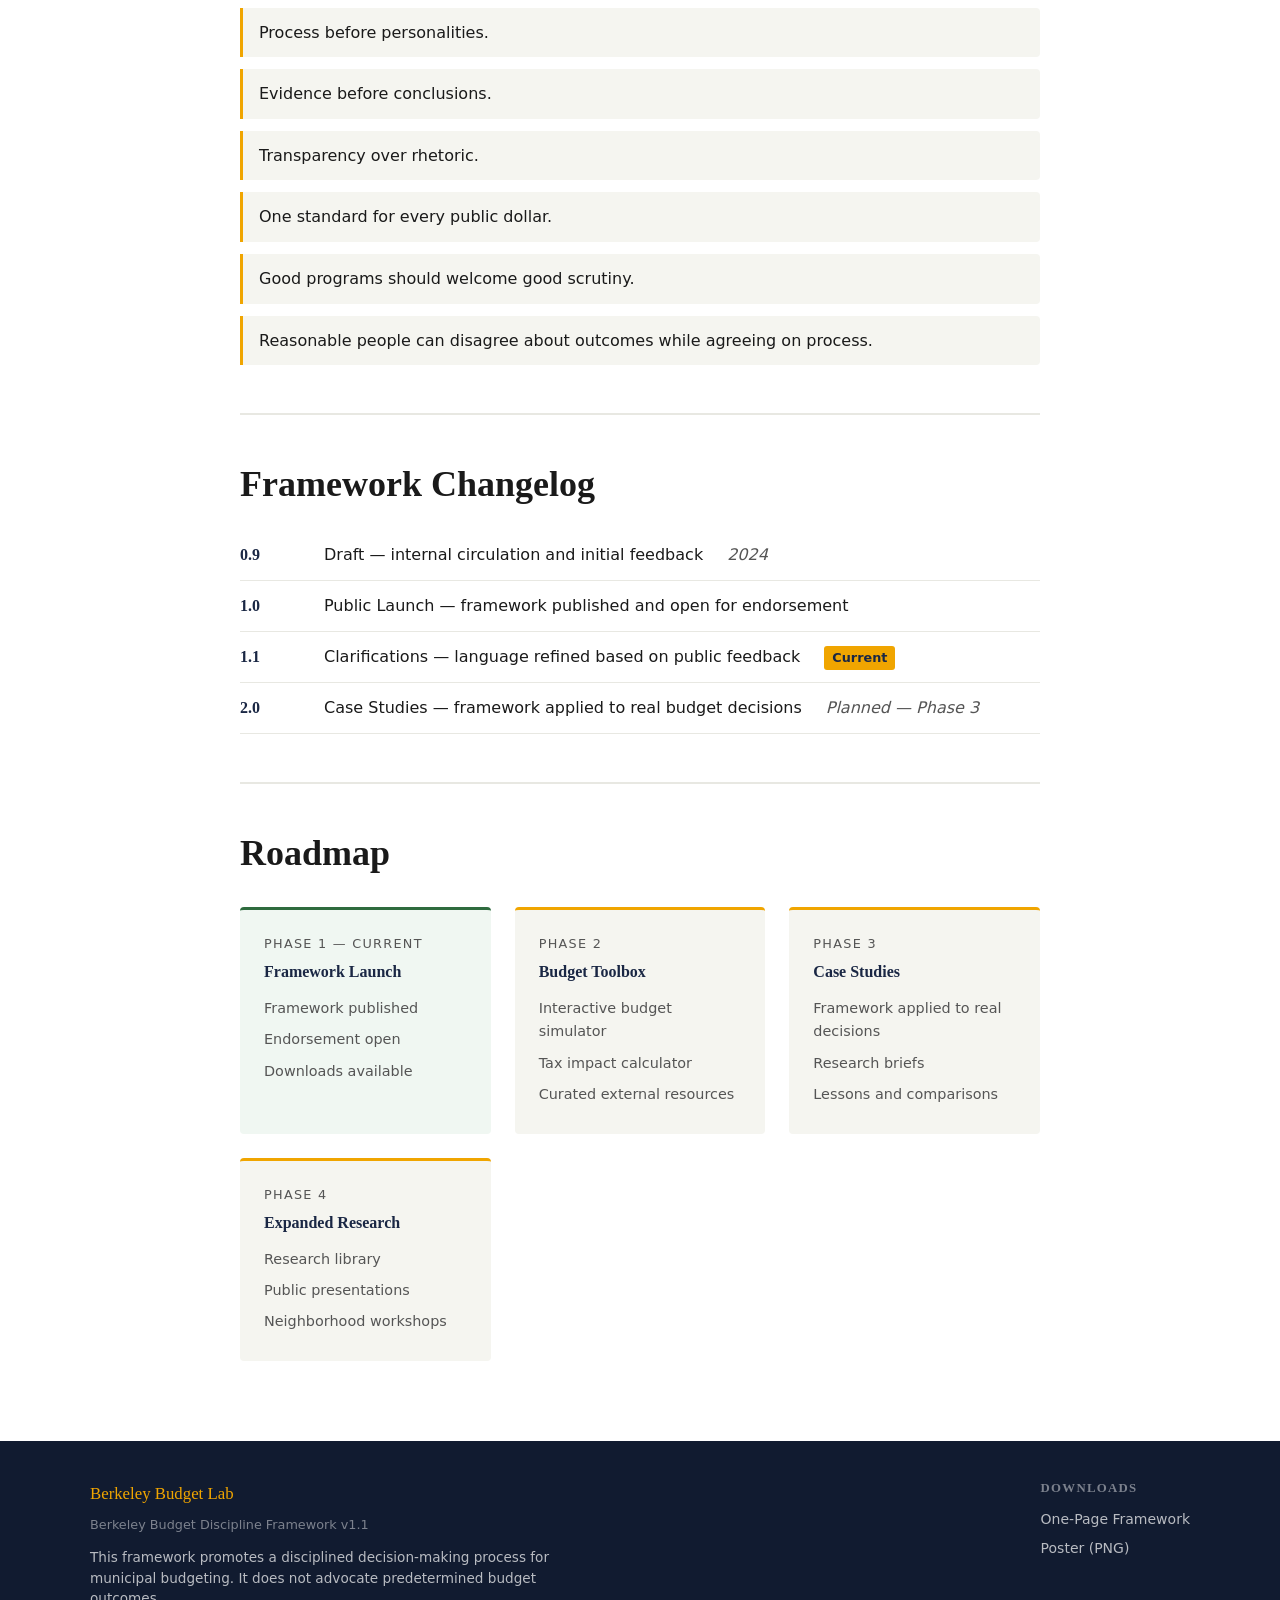
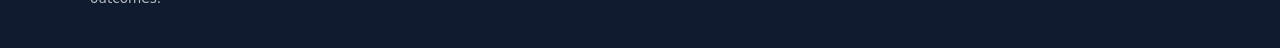
==== commit 624caba9: "Add No Way to Run a City annotated document engine and first analysis Scroll-driven annotated readin" ====
--- a/about.html
+++ b/about.html
@@ -21,6 +21,7 @@
       <li><a href="endorsers.html">Endorsers</a></li>
       <li><a href="toolbox.html">Toolbox</a></li>
       <li><a href="case-studies.html">Failure Modes</a></li>
+      <li><a href="no-way.html">No Way to Run a City</a></li>
       <li><a href="about.html">About</a></li>
       <li><a href="index.html#downloads">Downloads</a></li>
     </ul>
--- a/assets/css/style.css
+++ b/assets/css/style.css
@@ -726,6 +726,142 @@
 }
 .footer-downloads a:hover { color: var(--gold); }
 
+/* ── NO WAY TO RUN A CITY — annotated document engine ── */
+.nwtrc-layout {
+  display: grid;
+  grid-template-columns: 220px 1fr 260px;
+  gap: 2rem;
+  max-width: 1200px;
+  margin: 0 auto;
+  align-items: start;
+}
+.nwtrc-sidebar {
+  position: sticky;
+  top: 72px;
+  font-size: 0.85rem;
+}
+.nwtrc-sidebar h4 {
+  font-size: 0.7rem;
+  text-transform: uppercase;
+  letter-spacing: 0.1em;
+  color: var(--text-muted);
+  margin-bottom: 0.5rem;
+  margin-top: 1.25rem;
+}
+.nwtrc-sidebar h4:first-child { margin-top: 0; }
+.nwtrc-questions {
+  list-style: none;
+  padding: 0;
+  margin-bottom: 0.5rem;
+}
+.nwtrc-questions li {
+  padding: 0.35rem 0.5rem;
+  border-radius: 3px;
+  color: var(--text-muted);
+  transition: all 0.3s;
+  line-height: 1.3;
+  font-size: 0.82rem;
+  border-left: 3px solid transparent;
+}
+.nwtrc-questions li.active {
+  color: var(--navy);
+  font-weight: 600;
+  background: var(--gold-light);
+  border-left-color: var(--gold);
+}
+.nwtrc-frame-items {
+  list-style: none;
+  padding: 0;
+  margin-bottom: 0.25rem;
+}
+.nwtrc-frame-items li {
+  padding: 0.2rem 0;
+  line-height: 1.4;
+  border-bottom: 1px solid var(--gray-mid);
+  font-size: 0.8rem;
+}
+.nwtrc-frame-items.inside li { color: var(--navy); }
+.nwtrc-frame-items.outside li { color: var(--text-muted); font-style: italic; }
+
+/* document container */
+.doc-container {
+  background: #faf9f5;
+  border: 1px solid #ddd;
+  border-radius: 2px;
+  padding: 2.5rem 3rem;
+  font-family: var(--font-serif);
+  font-size: 0.975rem;
+  line-height: 1.75;
+  box-shadow: 0 2px 12px rgba(0,0,0,0.08);
+}
+.doc-meta {
+  font-family: var(--font-sans);
+  font-size: 0.8rem;
+  color: var(--text-muted);
+  border-bottom: 1px solid #ddd;
+  padding-bottom: 1rem;
+  margin-bottom: 1.5rem;
+}
+.doc-meta div { margin-bottom: 0.2rem; }
+.doc-meta strong { color: var(--text); }
+.doc-passage {
+  display: block;
+  transition: background 0.4s;
+  border-radius: 2px;
+  padding: 0.25rem 0.4rem;
+  margin: 0 -0.4rem 0.75rem;
+}
+.doc-passage.active { background: rgba(240, 200, 60, 0.25); }
+.doc-subhead { font-weight: bold; margin-top: 0.25rem; }
+.doc-title {
+  font-weight: bold;
+  text-align: center;
+  margin-bottom: 0.25rem;
+  font-size: 1rem;
+}
+.doc-salutation { margin-bottom: 0.25rem; }
+.doc-closing { margin-top: 0.5rem; }
+.doc-p { margin-bottom: 0.75rem; }
+
+/* right-margin annotations */
+.nwtrc-annotations {
+  position: relative;
+}
+.annotation {
+  position: sticky;
+  top: 80px;
+  display: none;
+  font-family: var(--font-serif);
+  font-size: 0.85rem;
+  line-height: 1.55;
+  color: #4a3800;
+  background: rgba(240,200,60,0.15);
+  border-left: 3px solid var(--gold);
+  padding: 0.75rem 1rem;
+  border-radius: 0 3px 3px 0;
+  margin-bottom: 0.5rem;
+}
+.annotation.active { display: block; }
+
+/* unanswered questions */
+.unanswered-list {
+  padding-left: 1.5rem;
+  color: var(--text);
+  line-height: 2;
+  max-width: 65ch;
+}
+.unanswered-list li { margin-bottom: 0.25rem; }
+
+@media (max-width: 960px) {
+  .nwtrc-layout { grid-template-columns: 180px 1fr; }
+  .nwtrc-annotations { display: none; }
+}
+@media (max-width: 700px) {
+  .nwtrc-layout { grid-template-columns: 1fr; }
+  .nwtrc-sidebar { position: static; border-bottom: 1px solid var(--gray-mid); padding-bottom: 1rem; margin-bottom: 1.5rem; }
+  .doc-container { padding: 1.5rem; }
+}
+
 /* ── PRINT ── */
 @media print {
   .site-nav, .site-footer, .hero-buttons, .btn { display: none !important; }
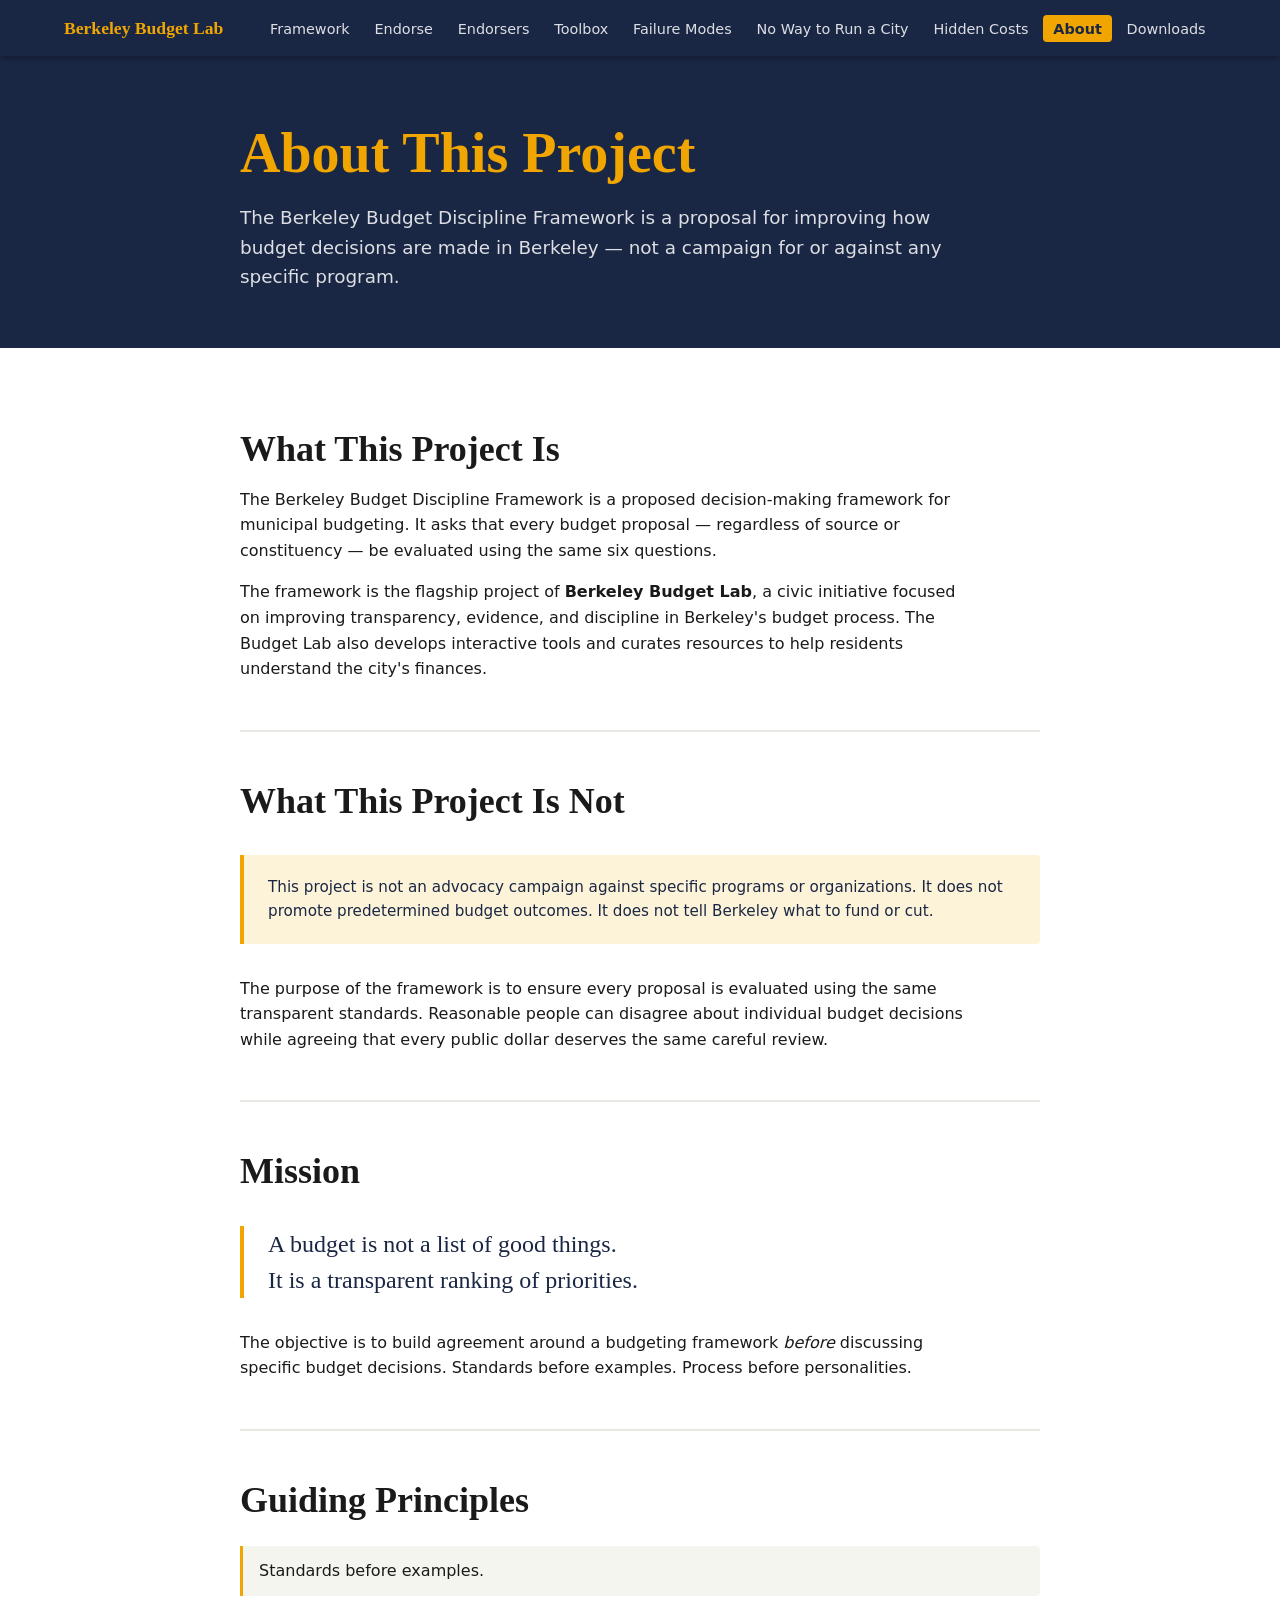
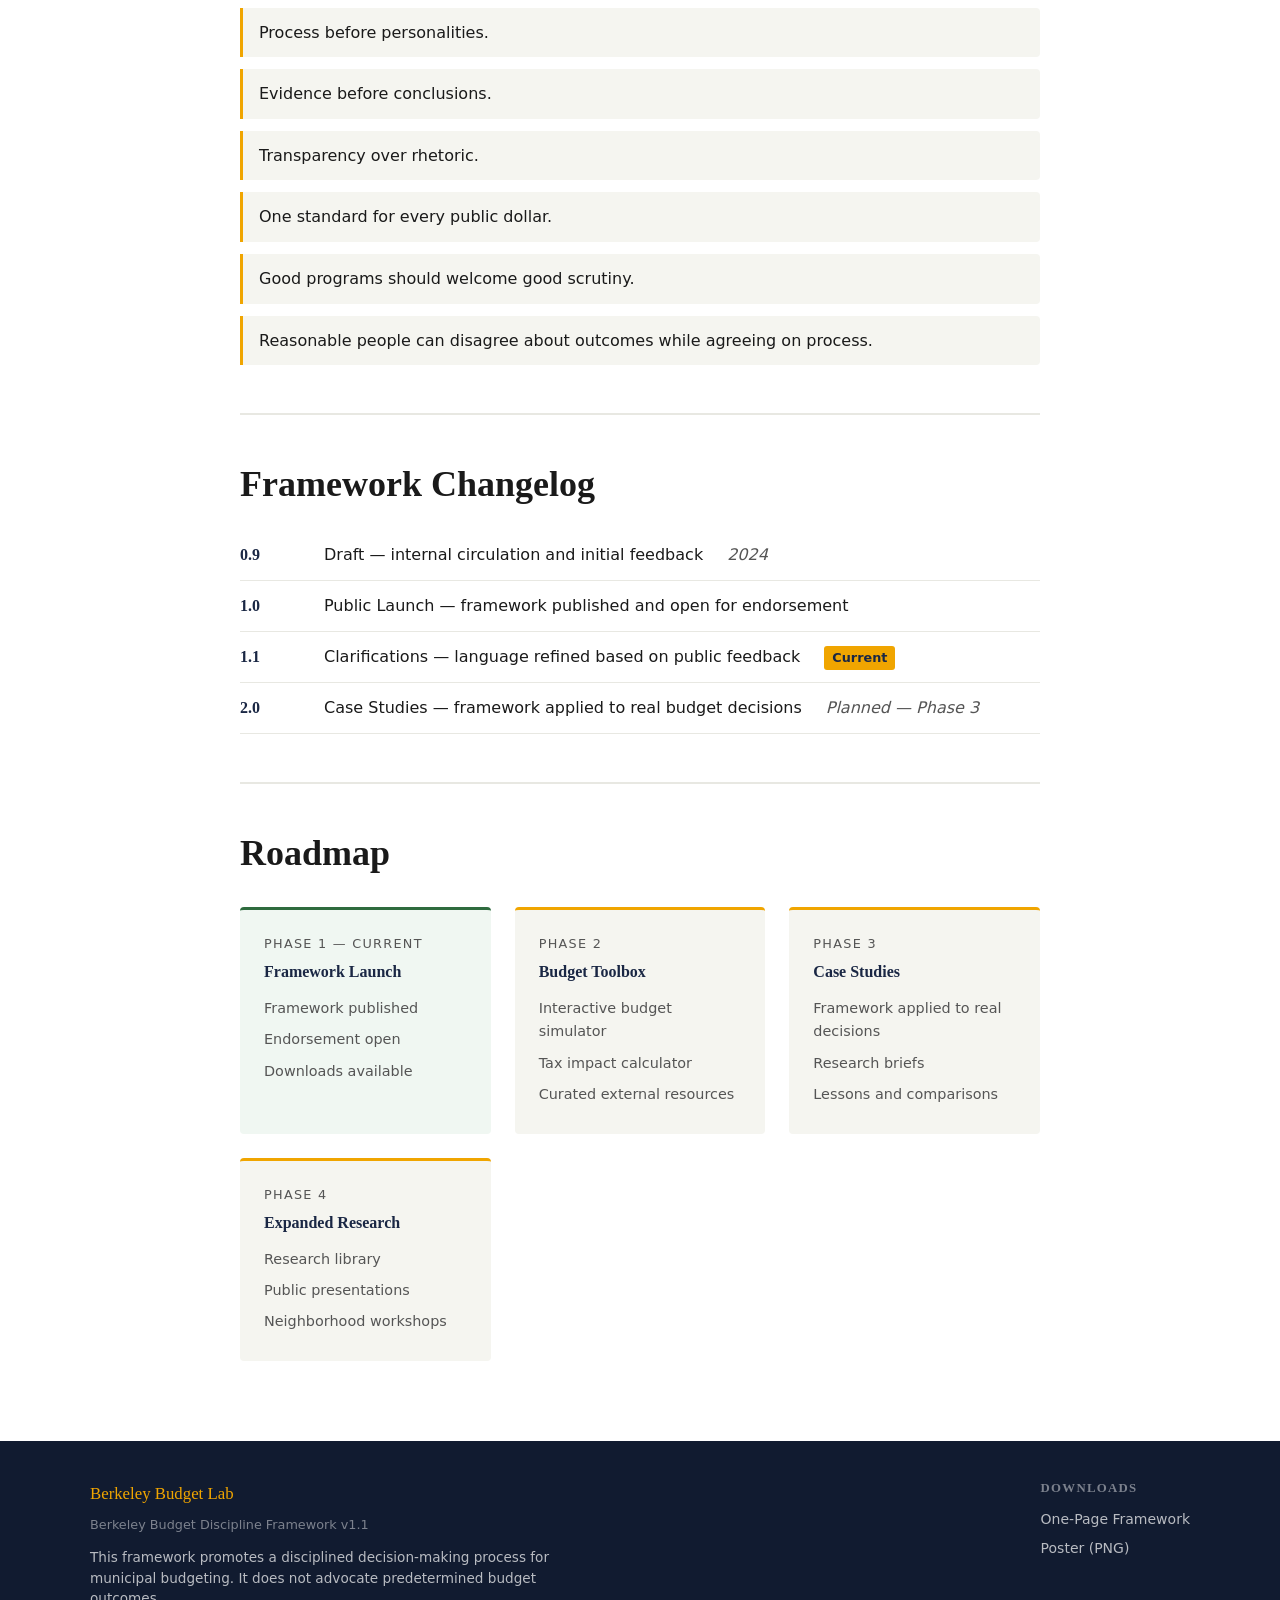
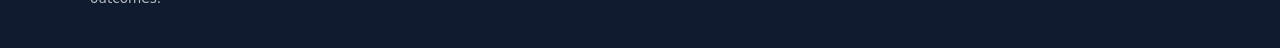
==== commit 9534617a: "Add hidden-cost page with iceberg graphic and AAHRC case study Co-Authored-By: Claude Sonnet 4.6 <no" ====
--- a/about.html
+++ b/about.html
@@ -22,6 +22,7 @@
       <li><a href="toolbox.html">Toolbox</a></li>
       <li><a href="case-studies.html">Failure Modes</a></li>
       <li><a href="no-way.html">No Way to Run a City</a></li>
+      <li><a href="hidden-cost.html">Hidden Costs</a></li>
       <li><a href="about.html">About</a></li>
       <li><a href="index.html#downloads">Downloads</a></li>
     </ul>
--- a/assets/css/style.css
+++ b/assets/css/style.css
@@ -272,6 +272,9 @@
 .failure-item h3 { color: #f5a9a9; font-size: 1rem; margin-bottom: 0.5rem; }
 .failure-item p { color: rgba(255,200,200,0.7); font-size: 0.9rem; max-width: none; }
 
+/* ── EDITORIAL ── */
+.sic { font-style: italic; color: var(--text-muted); font-size: 0.85em; }
+
 /* ── BADGES ── */
 .badge {
   display: inline-block;
@@ -727,123 +730,257 @@
 .footer-downloads a:hover { color: var(--gold); }
 
 /* ── NO WAY TO RUN A CITY — annotated document engine ── */
-.nwtrc-layout {
+
+.nwtrc-section {
+  background: var(--gray-bg);
+  padding: 2.5rem 1.5rem 3rem;
+}
+
+.nwtrc-two-col {
   display: grid;
-  grid-template-columns: 220px 1fr 260px;
+  grid-template-columns: 1fr 340px;
   gap: 2rem;
   max-width: 1200px;
   margin: 0 auto;
   align-items: start;
 }
-.nwtrc-sidebar {
+
+.nwtrc-doc-col {
   position: sticky;
   top: 72px;
-  font-size: 0.85rem;
-}
-.nwtrc-sidebar h4 {
-  font-size: 0.7rem;
+  max-height: calc(100vh - 80px);
+  overflow-y: auto;
+  padding-right: 0.5rem;
+}
+.nwtrc-doc-col::-webkit-scrollbar { width: 4px; }
+.nwtrc-doc-col::-webkit-scrollbar-thumb { background: var(--gray-mid); border-radius: 2px; }
+
+.nwtrc-panel-col {
+  position: sticky;
+  top: 72px;
+  max-height: calc(100vh - 80px);
+  display: flex;
+  flex-direction: column;
+}
+
+.nwtrc-panel {
+  background: var(--white);
+  border: 1px solid var(--gray-mid);
+  border-radius: var(--radius);
+  box-shadow: var(--shadow);
+  overflow: hidden;
+  display: flex;
+  flex-direction: column;
+  flex: 1;
+  min-height: 480px;
+}
+
+.nwtrc-progress-bar {
+  height: 3px;
+  background: var(--gray-mid);
+  flex-shrink: 0;
+}
+.nwtrc-progress-fill {
+  height: 100%;
+  background: var(--gold);
+  width: 0%;
+  transition: width 0.35s ease;
+}
+
+.nwtrc-card {
+  display: none;
+  padding: 1.5rem;
+  overflow-y: auto;
+  flex: 1;
+  animation: nwtrc-fade 0.2s ease;
+}
+.nwtrc-card.active { display: flex; flex-direction: column; }
+
+@keyframes nwtrc-fade {
+  from { opacity: 0; transform: translateY(5px); }
+  to   { opacity: 1; transform: translateY(0); }
+}
+
+.nwtrc-annotation {
+  font-family: var(--font-serif);
+  font-size: 0.95rem;
+  line-height: 1.7;
+  color: var(--navy);
+  padding-bottom: 1.25rem;
+  border-bottom: 1px solid var(--gray-mid);
+  margin-bottom: 1.25rem;
+}
+
+/* Frame comparison panels */
+.nwtrc-frame-panels {
+  display: grid;
+  grid-template-columns: 1fr 1fr;
+  gap: 0.5rem;
+  margin-bottom: 1.25rem;
+  padding-bottom: 1.25rem;
+  border-bottom: 1px solid var(--gray-mid);
+}
+.nwtrc-frame-panel {
+  border-radius: var(--radius);
+  padding: 0.65rem 0.75rem;
+}
+.nwtrc-frame-panel.inside {
+  background: #a06800;
+}
+.nwtrc-frame-panel.outside {
+  background: var(--navy);
+}
+.nwtrc-frame-label {
+  font-family: var(--font-sans);
+  font-size: 0.62rem;
+  font-weight: 700;
+  text-transform: uppercase;
+  letter-spacing: 0.1em;
+  margin-bottom: 0.5rem;
+  display: block;
+}
+.nwtrc-frame-panel.inside  .nwtrc-frame-label { color: rgba(255,255,255,0.7); }
+.nwtrc-frame-panel.outside .nwtrc-frame-label { color: rgba(255,255,255,0.55); }
+.nwtrc-frame-chips {
+  display: flex;
+  flex-wrap: wrap;
+  gap: 0.3rem;
+}
+.nwtrc-frame-chip {
+  font-family: var(--font-sans);
+  font-size: 0.72rem;
+  font-weight: 600;
+  border-radius: 20px;
+  padding: 0.2rem 0.55rem;
+  line-height: 1.4;
+  display: inline-block;
+}
+.nwtrc-frame-panel.inside  .nwtrc-frame-chip {
+  background: rgba(255,255,255,0.2);
+  color: var(--white);
+}
+.nwtrc-frame-panel.outside .nwtrc-frame-chip {
+  background: rgba(255,255,255,0.1);
+  color: var(--white);
+}
+
+/* Questions row */
+.nwtrc-meta-section { margin-bottom: 0.75rem; }
+.nwtrc-meta-label {
+  font-size: 0.62rem;
   text-transform: uppercase;
   letter-spacing: 0.1em;
   color: var(--text-muted);
-  margin-bottom: 0.5rem;
-  margin-top: 1.25rem;
-}
-.nwtrc-sidebar h4:first-child { margin-top: 0; }
-.nwtrc-questions {
-  list-style: none;
-  padding: 0;
-  margin-bottom: 0.5rem;
-}
-.nwtrc-questions li {
-  padding: 0.35rem 0.5rem;
-  border-radius: 3px;
+  margin-bottom: 0.4rem;
+  font-family: var(--font-sans);
+  font-weight: 700;
+  display: block;
+}
+.nwtrc-questions-row {
+  display: flex;
+  flex-wrap: wrap;
+  gap: 0.3rem;
+}
+.nwtrc-q-chip {
+  font-size: 0.73rem;
+  background: var(--gold-light);
+  color: var(--navy);
+  border: 1px solid var(--gold);
+  border-radius: 20px;
+  padding: 0.2rem 0.6rem;
+  font-family: var(--font-sans);
+  font-weight: 600;
+}
+
+.nwtrc-scroll-hint {
+  text-align: center;
+  font-size: 0.75rem;
   color: var(--text-muted);
-  transition: all 0.3s;
-  line-height: 1.3;
-  font-size: 0.82rem;
-  border-left: 3px solid transparent;
-}
-.nwtrc-questions li.active {
-  color: var(--navy);
+  padding: 0.4rem 1rem 0;
+  font-family: var(--font-sans);
+  border-top: 1px solid var(--gray-mid);
+  flex-shrink: 0;
+  letter-spacing: 0.01em;
+}
+
+.nwtrc-nav {
+  display: flex;
+  gap: 0.5rem;
+  padding: 0.75rem 1rem;
+  border-top: 1px solid var(--gray-mid);
+  flex-shrink: 0;
+  justify-content: space-between;
+}
+.nwtrc-btn {
+  font-family: var(--font-sans);
+  font-size: 0.85rem;
   font-weight: 600;
-  background: var(--gold-light);
-  border-left-color: var(--gold);
-}
-.nwtrc-frame-items {
-  list-style: none;
-  padding: 0;
-  margin-bottom: 0.25rem;
-}
-.nwtrc-frame-items li {
-  padding: 0.2rem 0;
-  line-height: 1.4;
-  border-bottom: 1px solid var(--gray-mid);
-  font-size: 0.8rem;
-}
-.nwtrc-frame-items.inside li { color: var(--navy); }
-.nwtrc-frame-items.outside li { color: var(--text-muted); font-style: italic; }
-
-/* document container */
+  padding: 0.45rem 1rem;
+  border-radius: var(--radius);
+  border: 1px solid var(--gray-mid);
+  background: var(--white);
+  color: var(--navy);
+  cursor: pointer;
+  transition: background 0.15s, border-color 0.15s;
+}
+.nwtrc-btn:hover:not(:disabled) { background: var(--gray-bg); border-color: var(--navy); }
+.nwtrc-btn:disabled { opacity: 0.35; cursor: default; }
+.nwtrc-btn-primary { background: var(--navy); color: var(--white); border-color: var(--navy); }
+.nwtrc-btn-primary:hover:not(:disabled) { background: var(--navy-dark); border-color: var(--navy-dark); }
+
+/* Document styles */
 .doc-container {
   background: #faf9f5;
   border: 1px solid #ddd;
   border-radius: 2px;
-  padding: 2.5rem 3rem;
-  font-family: var(--font-serif);
-  font-size: 0.975rem;
-  line-height: 1.75;
+  padding: 2rem 2.5rem;
+  font-family: var(--font-serif);
+  font-size: 1.1rem;
+  line-height: 1.85;
   box-shadow: 0 2px 12px rgba(0,0,0,0.08);
 }
+
 .doc-meta {
   font-family: var(--font-sans);
-  font-size: 0.8rem;
+  font-size: 0.82rem;
   color: var(--text-muted);
   border-bottom: 1px solid #ddd;
-  padding-bottom: 1rem;
-  margin-bottom: 1.5rem;
+  padding-bottom: 0.75rem;
+  margin-bottom: 0.75rem;
 }
 .doc-meta div { margin-bottom: 0.2rem; }
 .doc-meta strong { color: var(--text); }
-.doc-passage {
-  display: block;
-  transition: background 0.4s;
+
+.doc-subject-line-single {
+  font-family: var(--font-sans);
+  font-size: 0.88rem;
+  border-bottom: 1px solid #ddd;
+  padding-bottom: 0.75rem;
+  margin-bottom: 1.25rem;
+  line-height: 1.5;
+}
+
+.doc-phrase {
   border-radius: 2px;
-  padding: 0.25rem 0.4rem;
-  margin: 0 -0.4rem 0.75rem;
-}
-.doc-passage.active { background: rgba(240, 200, 60, 0.25); }
-.doc-subhead { font-weight: bold; margin-top: 0.25rem; }
+  padding: 1px 2px;
+  transition: background 0.3s;
+}
+.doc-phrase.active {
+  background: rgba(240, 200, 40, 0.5);
+}
+
+.doc-p { margin-bottom: 1rem; max-width: none; }
+.doc-subhead { font-weight: bold; margin: 1.25rem 0 0.5rem; }
+.doc-salutation { margin-bottom: 1rem; }
+.doc-closing { margin-top: 1.5rem; line-height: 2; }
 .doc-title {
+  font-size: 1rem;
   font-weight: bold;
   text-align: center;
-  margin-bottom: 0.25rem;
-  font-size: 1rem;
-}
-.doc-salutation { margin-bottom: 0.25rem; }
-.doc-closing { margin-top: 0.5rem; }
-.doc-p { margin-bottom: 0.75rem; }
-
-/* right-margin annotations */
-.nwtrc-annotations {
-  position: relative;
-}
-.annotation {
-  position: sticky;
-  top: 80px;
-  display: none;
-  font-family: var(--font-serif);
-  font-size: 0.85rem;
-  line-height: 1.55;
-  color: #4a3800;
-  background: rgba(240,200,60,0.15);
-  border-left: 3px solid var(--gold);
-  padding: 0.75rem 1rem;
-  border-radius: 0 3px 3px 0;
-  margin-bottom: 0.5rem;
-}
-.annotation.active { display: block; }
-
-/* unanswered questions */
+  margin-bottom: 1.25rem;
+  line-height: 1.4;
+}
+
 .unanswered-list {
   padding-left: 1.5rem;
   color: var(--text);
@@ -852,13 +989,10 @@
 }
 .unanswered-list li { margin-bottom: 0.25rem; }
 
-@media (max-width: 960px) {
-  .nwtrc-layout { grid-template-columns: 180px 1fr; }
-  .nwtrc-annotations { display: none; }
-}
-@media (max-width: 700px) {
-  .nwtrc-layout { grid-template-columns: 1fr; }
-  .nwtrc-sidebar { position: static; border-bottom: 1px solid var(--gray-mid); padding-bottom: 1rem; margin-bottom: 1.5rem; }
+@media (max-width: 860px) {
+  .nwtrc-two-col { grid-template-columns: 1fr; }
+  .nwtrc-doc-col { position: static; max-height: none; overflow-y: visible; }
+  .nwtrc-panel-col { position: static; max-height: none; }
   .doc-container { padding: 1.5rem; }
 }
 
